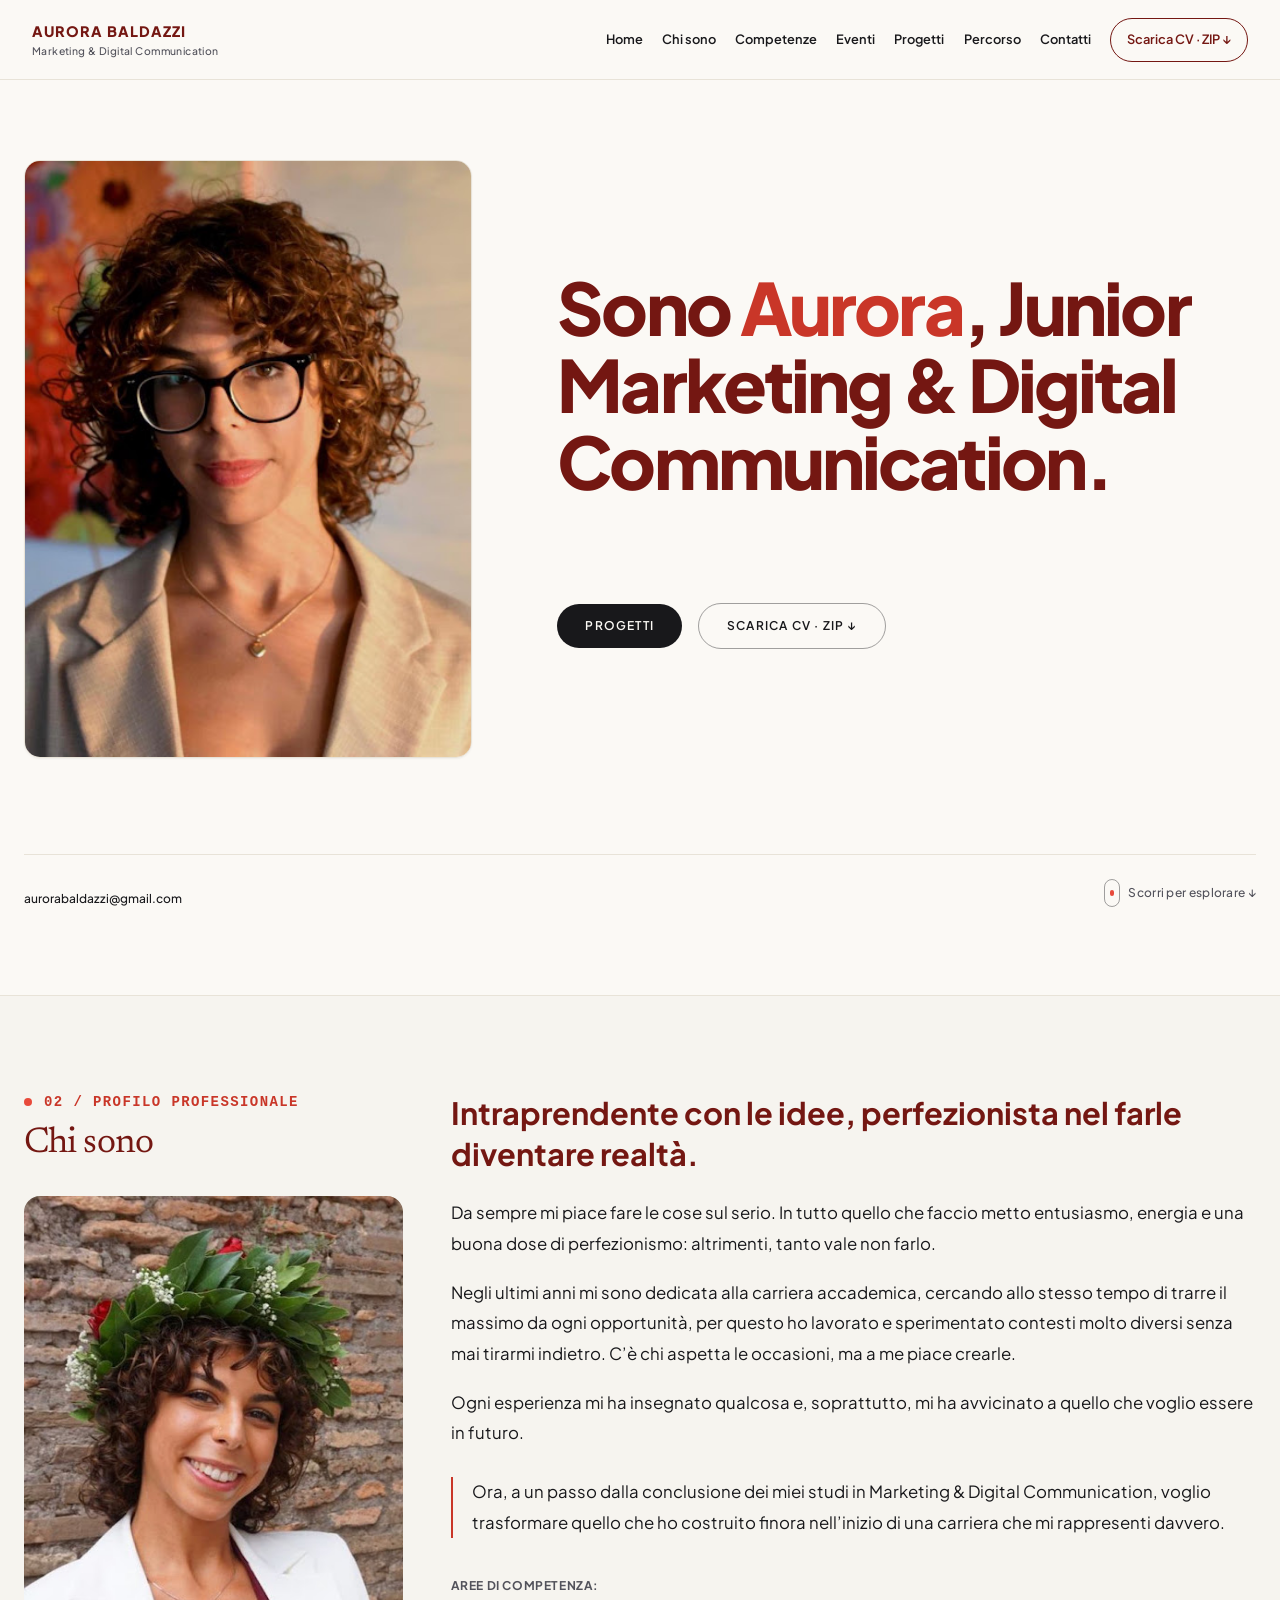
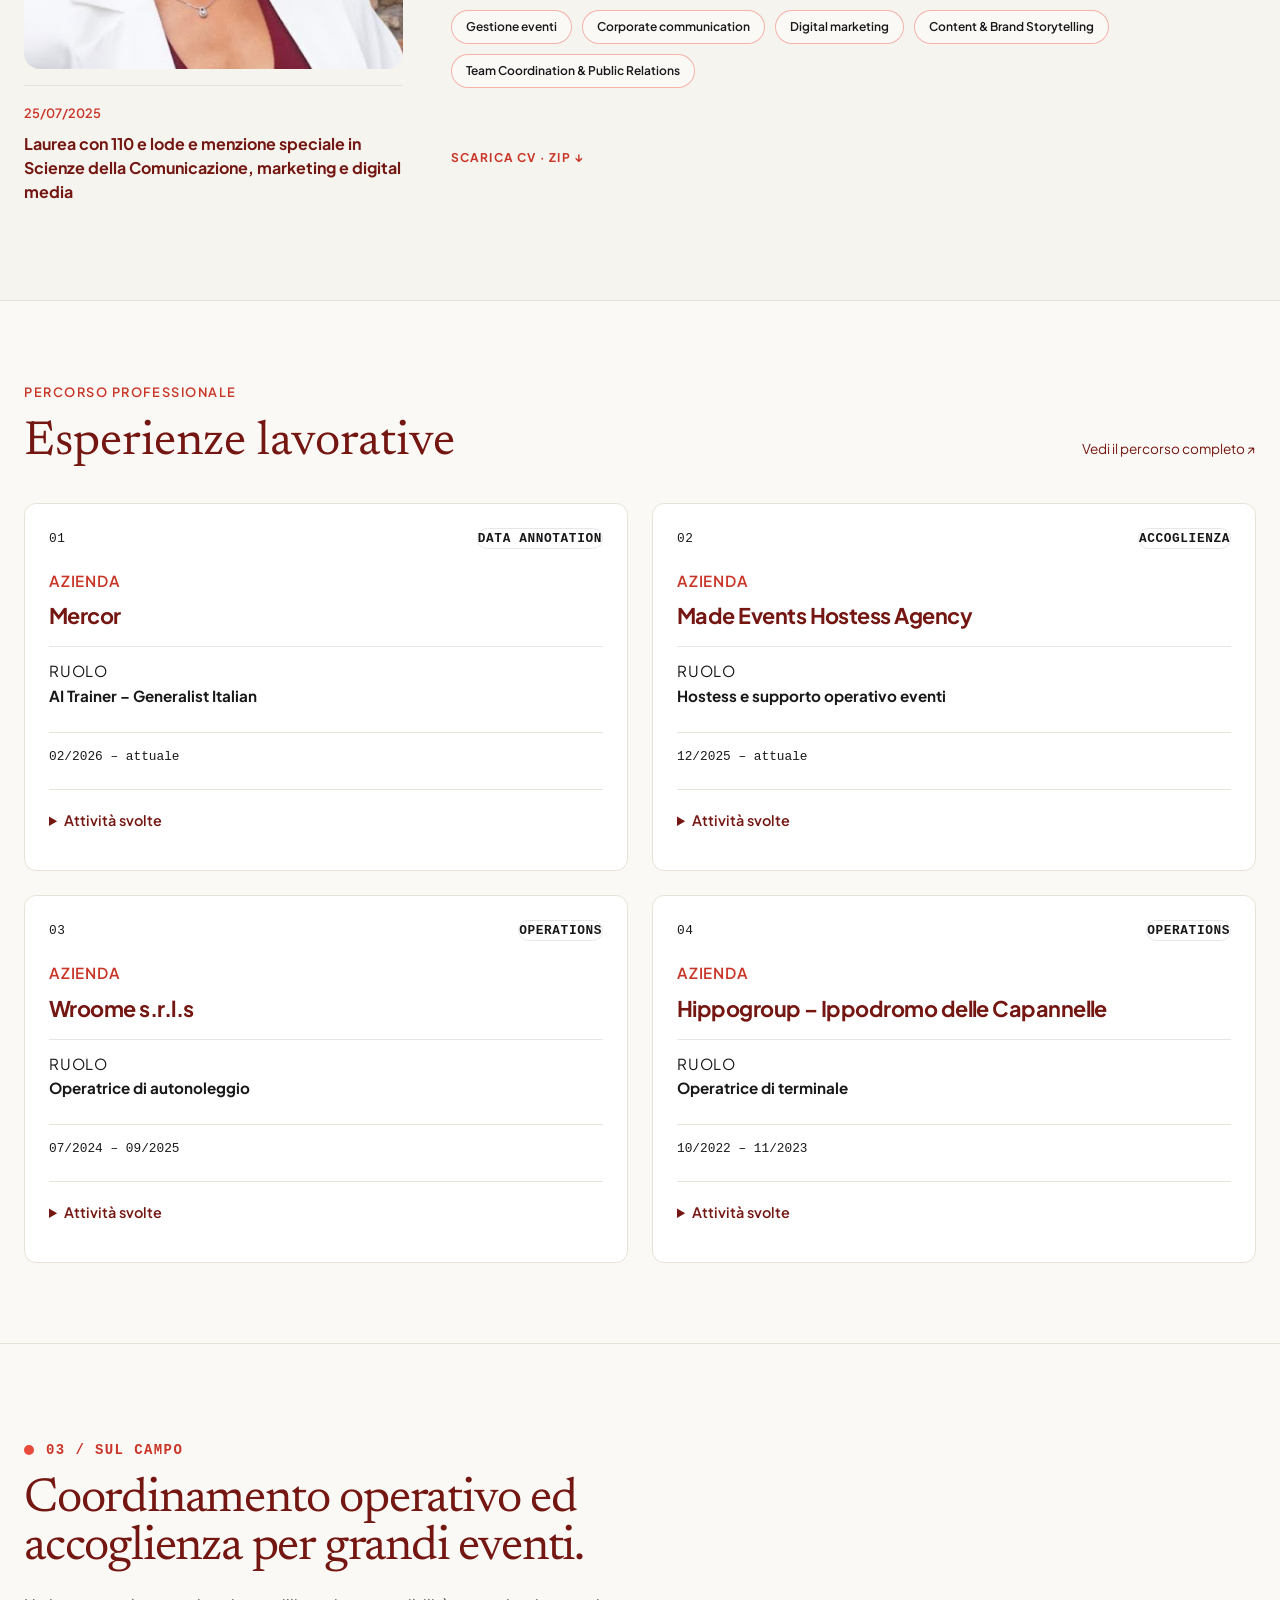
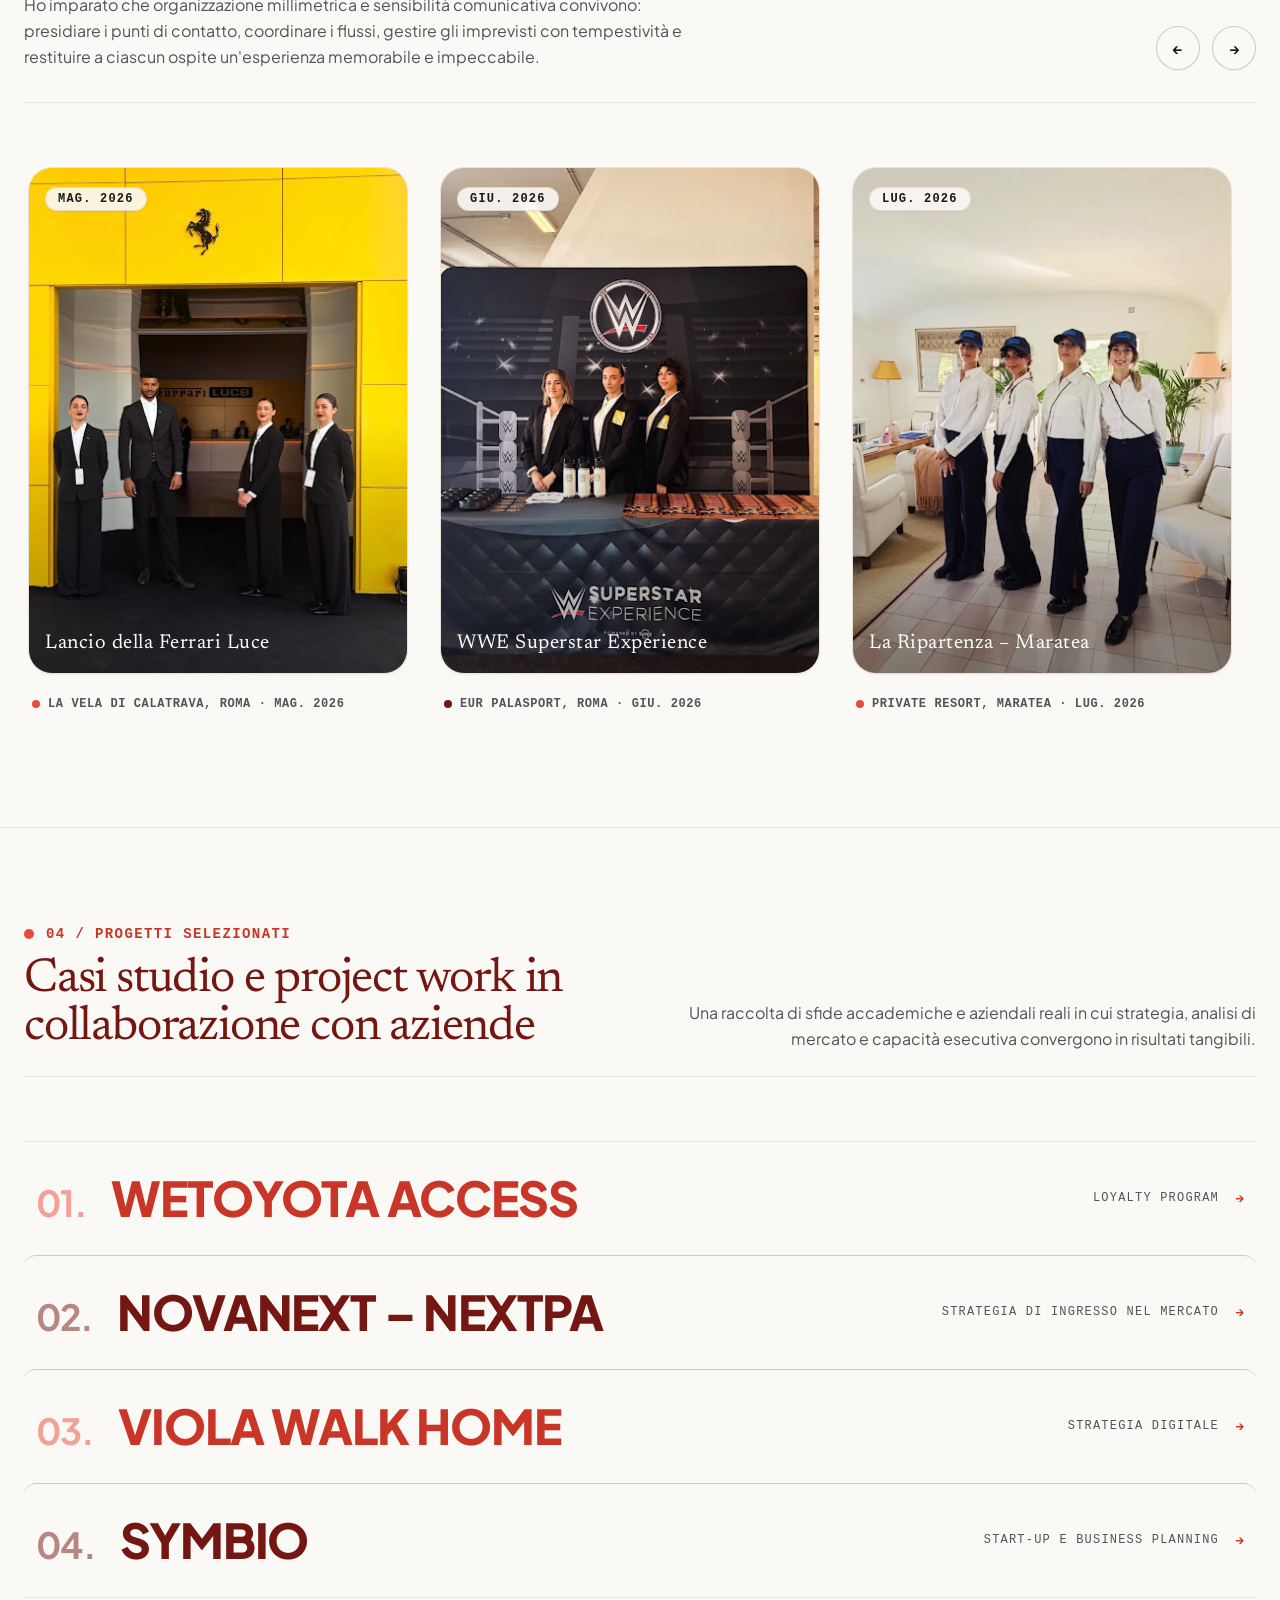
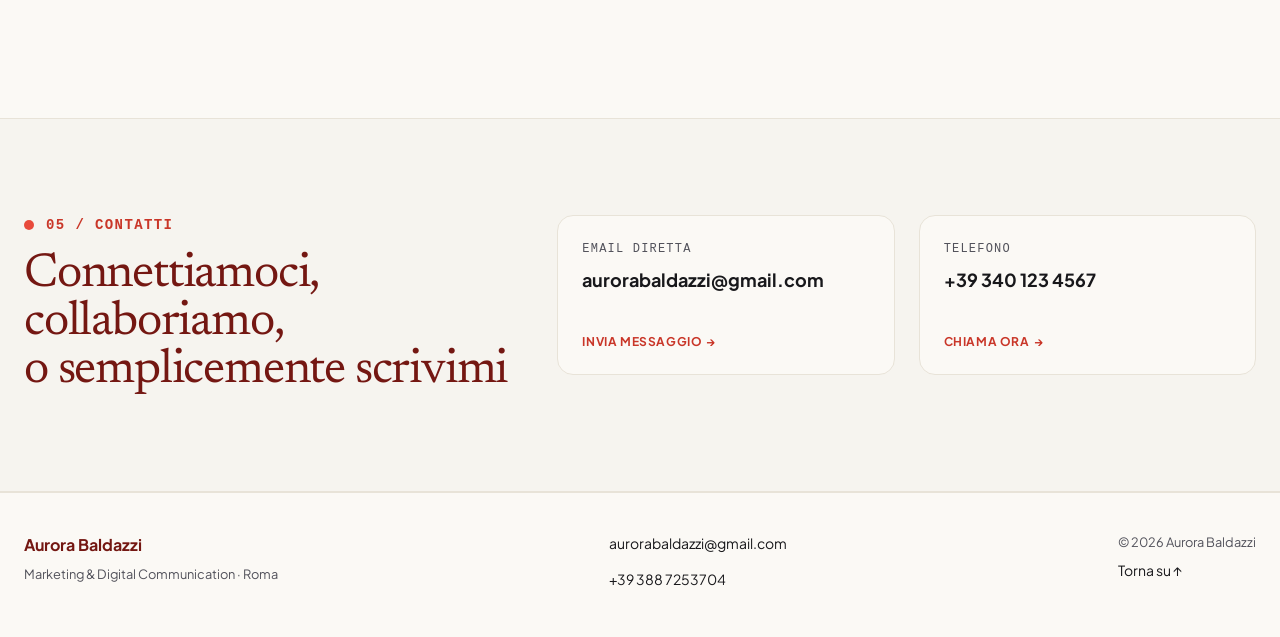
==== index.html @ 9e5ba5aa "Aggiorna portfolio alla versione 2.5" ====
<!DOCTYPE html>
<html class="scroll-smooth stitch-anim-fade-in" lang="it" style=""><head>
<meta charset="utf-8"/>
<meta content="width=device-width, initial-scale=1.0" name="viewport"/>
<title>Portfolio 2026 | Aurora Baldazzi</title>
<style data-purpose="typography-and-effects">
    body {
      background-color: #FBF9F5;
      color: #18181B;
      font-family: 'Plus Jakarta Sans', sans-serif;
      overflow-x: hidden;
    }
    
    .font-serif-editorial {
      font-family: 'Newsreader', serif;
      font-feature-settings: "liga" 1, "dlig" 1;
    }

    .hero-title {
      letter-spacing: -0.04em;
      line-height: 0.92;
    }

    .editorial-border {
      border-color: #E8E3D8;
    }

    /* Custom subtle scrollbar */
    ::-webkit-scrollbar {
      width: 6px;
    }
    ::-webkit-scrollbar-track {
      background: #FBF9F5;
    }
    ::-webkit-scrollbar-thumb {
      background: #D8D3C8;
      border-radius: 9999px;
    }
    ::-webkit-scrollbar-thumb:hover {
      background: #E84A3B;
    }
  </style>
<meta content="Portfolio di Aurora Baldazzi: marketing, comunicazione digitale, eventi e progetti accademici." name="description"/><link href="assets/fonts.css" rel="stylesheet"/><link href="assets/index.html.css" rel="stylesheet"/><link href="assets/refinements.css" rel="stylesheet"/></head>
<body class="bg-paper text-charcoal selection:bg-coral selection:text-white antialiased portfolio-page" id="top" style=""><a class="skip-link" href="#contenuto">Vai al contenuto</a>
<header class="site-nav"><a class="nav-brand" href="index.html#home">AURORA BALDAZZI<span>Marketing &amp; Digital Communication</span></a><nav aria-label="Navigazione principale" class="wide-nav"><a href="#home">Home</a><a href="#about">Chi sono</a><a href="#skills">Competenze</a><a href="#experience">Eventi</a><a href="#projects">Progetti</a><a href="#work-experience">Percorso</a><a href="#contact">Contatti</a></nav><a class="nav-cv" download="CV_AuroraBaldazzi_Settembre2026.zip" href="risorse/CV_AuroraBaldazzi_Settembre2026.zip" title="Scarica lo ZIP contenente il PDF">Scarica CV · ZIP ↓</a><details class="compact-nav"><summary>Menu</summary><nav aria-label="Navigazione mobile"><a href="#home">Home</a><a href="#about">Chi sono</a><a href="#skills">Competenze</a><a href="#experience">Eventi</a><a href="#projects">Progetti</a><a href="#work-experience">Percorso</a><a href="#contact">Contatti</a></nav></details></header>
<main id="contenuto" tabindex="-1">
<section class="min-h-screen pt-28 pb-16 flex flex-col justify-between border-b editorial-border relative" id="home">
<div class="max-w-7xl mx-auto px-6 w-full flex-grow flex flex-col justify-center">
<div class="w-full flex justify-end pb-4"></div><div class="grid grid-cols-1 lg:grid-cols-12 gap-8 lg:gap-12 items-center py-6 sm:py-8"><div class="lg:col-span-5 w-full flex justify-center lg:justify-start"><div class="relative w-full max-w-xs sm:max-w-sm lg:max-w-md aspect-[3/4] rounded-2xl bg-paper-tint/60 border editorial-border overflow-hidden flex-col items-center justify-center text-center group hover:border-coral transition-colors duration-300 shadow-sm mx-auto lg:mx-0"><img alt="Ritratto di Aurora Baldazzi" class="w-full h-full object-cover object-center group-hover:scale-[1.02] transition-transform duration-500" decoding="async" fetchpriority="high" loading="eager" src="assets/c6075bc52edbbc02.jpg" style="object-position:center;"/></div></div><div class="lg:col-span-7 flex flex-col justify-center space-y-6 sm:space-y-8 py-2 sm:py-4"><h1 class="hero-title text-4xl sm:text-5xl md:text-7xl font-black text-[#741712] font-sans leading-tight"><span style="color:#741712;">Sono </span><span style="color:#c93628;">Aurora</span><span style="color:#741712;">, Junior Marketing &amp; Digital Communication.</span></h1><div class="space-y-4 max-w-2xl"><div class="my-4 sm:my-6 space-y-2 font-sans"></div></div><div class="pt-2 sm:pt-4 flex flex-col sm:flex-row items-stretch sm:items-center gap-3 sm:gap-4 w-full sm:w-auto"><a class="w-full sm:w-auto min-h-[44px] justify-center px-7 py-3.5 bg-charcoal text-paper text-xs uppercase tracking-widest font-semibold rounded-full hover:bg-coral hover:shadow-lg hover:shadow-coral/30 transition-all duration-300 flex items-center gap-2" href="#projects">Progetti</a><a class="w-full sm:w-auto min-h-[44px] justify-center text-center px-7 py-3.5 border border-charcoal/40 text-charcoal text-xs uppercase tracking-widest font-semibold rounded-full hover:border-coral hover:text-coral transition-colors duration-200 flex items-center" download="CV_AuroraBaldazzi_Settembre2026.zip" href="risorse/CV_AuroraBaldazzi_Settembre2026.zip" title="Scarica lo ZIP contenente il PDF">Scarica CV · ZIP ↓</a></div></div></div>
</div>
<div class="max-w-7xl mx-auto px-6 w-full pt-16"><div class="flex flex-col sm:flex-row items-start sm:items-end justify-between py-6 border-t editorial-border text-xs text-charcoal gap-6"><div class="flex flex-col sm:flex-row gap-6 sm:gap-12"><div class="space-y-1"><a class="block font-medium text-charcoal hover:text-coral transition-colors" href="mailto:aurorabaldazzi@gmail.com">aurorabaldazzi@gmail.com</a></div><div class="space-y-1 text-charcoal-muted"></div></div><div class="flex items-center gap-2 text-charcoal-muted font-medium text-xs sm:ml-auto"><span class="inline-flex items-center justify-center w-4 h-7 rounded-full border border-charcoal/40"><span class="w-1 h-1.5 rounded-full bg-coral animate-bounce"></span></span><a class="hover:text-coral transition-colors tracking-wide" href="#about">Scorri per esplorare ↓</a></div></div></div>
</section>
<section class="py-24 border-b editorial-border bg-paper-tint/60 relative" id="about">
<div class="max-w-7xl mx-auto px-6">
<div class="grid grid-cols-1 lg:grid-cols-12 gap-12 items-start">
<div class="lg:col-span-4"><div class="relative"><div class="flex items-center gap-3 mb-3"><span class="w-2 h-2 rounded-full bg-coral inline-block"></span><span class="text-sm font-mono uppercase tracking-widest text-coral font-bold">02 / PROFILO PROFESSIONALE</span></div><h2 class="text-3xl sm:text-4xl font-serif-editorial text-[#741712] font-normal leading-tight tracking-tight">Chi sono</h2><figure class="latest-profile-photo"><img alt="Aurora Baldazzi" decoding="async" loading="lazy" src="assets/8d00b91ba19da72c.jpg" style="object-position:center;"/></figure><div class="latest-education"><p>25/07/2025</p><p>Laurea con 110 e lode e menzione speciale in Scienze della Comunicazione, marketing e digital media</p></div></div></div>
<div class="lg:col-span-8 space-y-6 sm:space-y-8"><div class="latest-bio"><h3>Intraprendente con le idee, perfezionista nel farle diventare realtà.</h3><p>Da sempre mi piace fare le cose sul serio. In tutto quello che faccio metto entusiasmo, energia e una buona dose di perfezionismo: altrimenti, tanto vale non farlo.</p><p>Negli ultimi anni mi sono dedicata alla carriera accademica, cercando allo stesso tempo di trarre il massimo da ogni opportunità, per questo ho lavorato e sperimentato contesti molto diversi senza mai tirarmi indietro. C’è chi aspetta le occasioni, ma a me piace crearle.</p><p>Ogni esperienza mi ha insegnato qualcosa e, soprattutto, mi ha avvicinato a quello che voglio essere in futuro.</p><p>Ora, a un passo dalla conclusione dei miei studi in Marketing &amp; Digital Communication, voglio trasformare quello che ho costruito finora nell’inizio di una carriera che mi rappresenti davvero.</p></div><div class="pt-2" id="skills"><p class="text-xs uppercase tracking-wider text-charcoal-muted font-bold mb-3 sm:mb-4">AREE DI COMPETENZA:</p><div class="flex flex-wrap gap-2 sm:gap-2.5"><span class="px-3.5 py-2 rounded-full text-xs font-semibold bg-paper border border-coral/40 text-charcoal hover:border-coral hover:bg-coral-soft transition-colors cursor-default">Gestione eventi</span><span class="px-3.5 py-2 rounded-full text-xs font-semibold bg-paper border border-coral/40 text-charcoal hover:border-coral hover:bg-coral-soft transition-colors cursor-default">Corporate communication</span><span class="px-3.5 py-2 rounded-full text-xs font-semibold bg-paper border border-coral/40 text-charcoal hover:border-coral hover:bg-coral-soft transition-colors cursor-default">Digital marketing</span><span class="px-3.5 py-2 rounded-full text-xs font-semibold bg-paper border border-coral/40 text-charcoal hover:border-coral hover:bg-coral-soft transition-colors cursor-default">Content &amp; Brand Storytelling</span><span class="px-3.5 py-2 rounded-full text-xs font-semibold bg-paper border border-coral/40 text-charcoal hover:border-coral hover:bg-coral-soft transition-colors cursor-default">Team Coordination &amp; Public Relations</span></div></div><div class="pt-3 sm:pt-4"><a class="inline-flex items-center gap-3 text-xs font-bold uppercase tracking-widest text-coral hover:text-charcoal transition-colors group min-h-[44px]" download="CV_AuroraBaldazzi_Settembre2026.zip" href="risorse/CV_AuroraBaldazzi_Settembre2026.zip" title="Scarica lo ZIP contenente il PDF">Scarica CV · ZIP ↓</a></div></div>
</div>
</div>
</section>
<section class="work-experience" id="work-experience"><div class="work-container"><div class="work-heading"><div><p>Percorso professionale</p><h2>Esperienze lavorative</h2></div><a href="percorso.html">Vedi il percorso completo ↗</a></div><div class="work-grid"><article class="experience-card"><div class="experience-front">
<div class="space-y-4">
<div class="flex items-center justify-between text-[11px] font-mono text-[#78716c] uppercase tracking-wider">
<span class="">01</span>
<span class="px-2.5 py-0.5 bg-stone-100 border border-[#e7dfd5] rounded-full text-[10px] text-[#7a1e1e] font-semibold">Data Annotation</span>
</div>
<div class="pt-1">
<p class="text-xs font-mono uppercase text-[#e84a3b] font-semibold tracking-wider">Azienda</p>
<h3 class="text-2xl font-bold text-[#7a1e1e] mt-1 tracking-tight">Mercor</h3>
</div>
<div class="pt-3 border-t border-[#e7dfd5]/60">
<p class="text-xs font-mono uppercase text-[#78716c] tracking-wider">Ruolo</p>
<p class="text-base font-bold text-stone-800 leading-snug mt-0.5">AI Trainer – Generalist Italian</p>
</div>
</div>
<div class="pt-4 border-t border-[#e7dfd5]/60 flex items-center justify-between text-xs font-mono">
<span class="text-[#78716c]">02/2026 – attuale</span>
</div>
</div><details><summary>Attività svolte</summary><p>Valutazione qualitativa di contenuti generati dall’IA, data annotation e controllo della qualità linguistica.</p></details></article><article class="experience-card"><div class="experience-front"><div class="space-y-4"><div class="flex items-center justify-between text-[11px] font-mono text-[#78716c] uppercase tracking-wider"><span class="">02</span><span class="px-2.5 py-0.5 bg-stone-100 border border-[#e7dfd5] rounded-full text-[10px] text-[#7a1e1e] font-semibold">Accoglienza</span></div><div class="pt-1"><p class="text-xs font-mono uppercase text-[#e84a3b] font-semibold tracking-wider">Azienda</p><h3 class="text-xl font-bold text-[#7a1e1e] mt-1 leading-snug tracking-tight">Made Events Hostess Agency</h3></div><div class="pt-3 border-t border-[#e7dfd5]/60"><p class="text-xs font-mono uppercase text-[#78716c] tracking-wider">Ruolo</p><p class="text-base font-bold text-stone-800 leading-snug mt-0.5">Hostess e supporto operativo eventi</p></div></div><div class="pt-4 border-t border-[#e7dfd5]/60 flex items-center justify-between text-xs font-mono"><span class="text-[#78716c]">12/2025 – attuale</span></div></div><details><summary>Attività svolte</summary><p>Accoglienza e gestione del pubblico, supporto organizzativo e operativo durante eventi, fiere, convegni e attività promozionali.</p></details></article><article class="experience-card"><div class="experience-front">
<div class="space-y-4">
<div class="flex items-center justify-between text-[11px] font-mono text-[#78716c] uppercase tracking-wider">
<span class="">03</span>
<span class="px-2.5 py-0.5 bg-stone-100 border border-[#e7dfd5] rounded-full text-[10px] text-stone-700 font-semibold">Operations</span>
</div>
<div class="pt-1">
<p class="text-xs font-mono uppercase text-[#e84a3b] font-semibold tracking-wider">Azienda</p>
<h3 class="text-2xl font-bold text-[#7a1e1e] mt-1 tracking-tight">Wroome s.r.l.s</h3>
</div>
<div class="pt-3 border-t border-[#e7dfd5]/60">
<p class="text-xs font-mono uppercase text-[#78716c] tracking-wider">Ruolo</p>
<p class="text-base font-bold text-stone-800 leading-snug mt-0.5">Operatrice di autonoleggio</p>
</div>
</div>
<div class="pt-4 border-t border-[#e7dfd5]/60 flex items-center justify-between text-xs font-mono">
<span class="text-[#78716c]">07/2024 – 09/2025</span>
</div>
</div><details><summary>Attività svolte</summary><p>Gestione del processo di noleggio, dall’accoglienza e gestione delle pratiche alla vendita di servizi aggiuntivi, assistenza e customer care.</p></details></article><article class="experience-card"><div class="experience-front">
<div class="space-y-4">
<div class="flex items-center justify-between text-[11px] font-mono text-[#78716c] uppercase tracking-wider">
<span class="">04</span>
<span class="px-2.5 py-0.5 bg-stone-100 border border-[#e7dfd5] rounded-full text-[10px] text-stone-700 font-semibold">OPERATIONS</span>
</div>
<div class="pt-1">
<p class="text-xs font-mono uppercase text-[#e84a3b] font-semibold tracking-wider">Azienda</p>
<h3 class="text-lg font-bold text-[#7a1e1e] mt-1 leading-snug tracking-tight">Hippogroup – Ippodromo delle Capannelle</h3>
</div>
<div class="pt-3 border-t border-[#e7dfd5]/60">
<p class="text-xs font-mono uppercase text-[#78716c] tracking-wider">Ruolo</p>
<p class="text-base font-bold text-stone-800 leading-snug mt-0.5">Operatrice di terminale</p>
</div>
</div>
<div class="pt-4 border-t border-[#e7dfd5]/60 flex items-center justify-between text-xs font-mono">
<span class="text-[#78716c]">10/2022 – 11/2023</span>
</div>
</div><details><summary>Attività svolte</summary><p>Gestione di transazioni e operazioni di cassa, accoglienza e supporto al pubblico in un contesto ad alta affluenza.</p></details></article></div></div></section><section class="py-24 border-b editorial-border bg-paper relative overflow-hidden" id="experience"><div class="max-w-7xl mx-auto px-6 relative"><div class="mb-14 pb-8 border-b editorial-border"><div class="flex flex-col lg:flex-row lg:items-end justify-between gap-8"><div class="space-y-4 max-w-2xl"><div class="flex items-center gap-3"><span class="w-2.5 h-2.5 rounded-full bg-coral inline-block"></span><span class="text-sm font-mono uppercase tracking-widest text-coral font-bold">03 / SUL CAMPO</span></div><h2 class="text-3xl sm:text-4xl md:text-5xl font-serif-editorial text-[#741712] font-normal leading-tight tracking-tight">Coordinamento operativo ed accoglienza per grandi eventi.</h2><p class="text-base text-charcoal-muted leading-relaxed pt-1">Ho imparato che organizzazione millimetrica e sensibilità comunicativa convivono: presidiare i punti di contatto, coordinare i flussi, gestire gli imprevisti con tempestività e restituire a ciascun ospite un'esperienza memorabile e impeccabile.</p></div><div class="flex flex-col sm:flex-row lg:flex-col items-start lg:items-end justify-between gap-6 shrink-0"><div class="flex items-center gap-3 pt-2"><button aria-label="Scorri indietro" class="group flex items-center justify-center w-11 h-11 rounded-full border border-charcoal/20 bg-paper text-charcoal hover:border-[#741712] hover:bg-[#741712] hover:text-white transition-all duration-300 shadow-sm active:scale-95" data-carousel-dir="-1" type="button"><span class="group-hover:-translate-x-0.5 transition-transform duration-200 text-sm font-bold">←</span></button><button aria-label="Scorri avanti" class="group flex items-center justify-center w-11 h-11 rounded-full border border-charcoal/20 bg-paper text-charcoal hover:border-[#741712] hover:bg-[#741712] hover:text-white transition-all duration-300 shadow-sm active:scale-95" data-carousel-dir="1" type="button"><span class="group-hover:translate-x-0.5 transition-transform duration-200 text-sm font-bold">→</span></button></div></div></div></div><div aria-label="Esperienze negli eventi" class="flex overflow-x-auto gap-6 sm:gap-8 pb-8 pt-2 scroll-smooth select-none [-ms-overflow-style:none] [scrollbar-width:none] [&amp;::-webkit-scrollbar]:hidden px-1" id="experience-carousel" role="region" tabindex="0"><article class="flex-none w-[290px] sm:w-[340px] md:w-[380px] group flex flex-col"><div class="relative aspect-[3/4] rounded-3xl bg-paper-tint border editorial-border overflow-hidden mb-5 shadow-sm group-hover:shadow-lg group-hover:border-coral transition-all duration-500"><img alt="Lancio della Ferrari Luce" class="w-full h-full object-cover object-center group-hover:scale-105 transition-transform duration-700 ease-in-out" decoding="async" loading="lazy" src="assets/dc30059f8cb72c43.jpg" style="object-position:center;"/><div class="absolute inset-0 bg-gradient-to-t from-black/60 via-transparent to-transparent opacity-60 group-hover:opacity-40 transition-opacity duration-300"></div><div class="absolute top-4 left-4"><span class="px-3 py-1 rounded-full bg-paper/90 backdrop-blur-md text-[10px] font-mono uppercase tracking-widest text-charcoal font-semibold border border-charcoal/10 shadow-sm">Mag. 2026</span></div><div class="absolute bottom-4 left-4 right-4 text-white"><h3 class="text-xl font-bold font-serif-editorial text-white tracking-wide">Lancio della Ferrari Luce</h3></div></div><div class="space-y-2 px-1"><div class="flex items-center gap-2"><span class="w-2 h-2 rounded-full bg-coral inline-block"></span><p class="text-[11px] font-mono font-semibold uppercase tracking-wider text-charcoal-muted">La Vela di Calatrava, Roma · Mag. 2026</p></div></div></article><article class="flex-none w-[290px] sm:w-[340px] md:w-[380px] group flex flex-col"><div class="relative aspect-[3/4] rounded-3xl bg-paper-tint border editorial-border overflow-hidden mb-5 shadow-sm group-hover:shadow-lg group-hover:border-[#741712] transition-all duration-500"><img alt="WWE Superstar Experience" class="w-full h-full object-cover object-top group-hover:scale-105 transition-transform duration-700 ease-in-out" decoding="async" loading="lazy" src="assets/0e32f26b7cd6b002.jpg" style="object-position:center;"/><div class="absolute inset-0 bg-gradient-to-t from-black/60 via-transparent to-transparent opacity-60 group-hover:opacity-40 transition-opacity duration-300"></div><div class="absolute top-4 left-4"><span class="px-3 py-1 rounded-full bg-paper/90 backdrop-blur-md text-[10px] font-mono uppercase tracking-widest text-charcoal font-semibold border border-charcoal/10 shadow-sm">Giu. 2026</span></div><div class="absolute bottom-4 left-4 right-4 text-white"><h3 class="text-xl font-bold font-serif-editorial text-white tracking-wide">WWE Superstar Experience</h3></div></div><div class="space-y-2 px-1"><div class="flex items-center gap-2"><span class="w-2 h-2 rounded-full bg-[#741712] inline-block"></span><p class="text-[11px] font-mono font-semibold uppercase tracking-wider text-charcoal-muted">EUR Palasport, Roma · Giu. 2026</p></div></div></article><article class="flex-none w-[290px] sm:w-[340px] md:w-[380px] group flex flex-col"><div class="relative aspect-[3/4] rounded-3xl bg-paper-tint border editorial-border overflow-hidden mb-5 shadow-sm group-hover:shadow-lg group-hover:border-coral transition-all duration-500"><img alt="La Ripartenza - Maratea" class="w-full h-full object-cover object-center group-hover:scale-105 transition-transform duration-700 ease-in-out" decoding="async" loading="lazy" src="assets/4b8f24c6827390c1.jpg" style="object-position:center;"/><div class="absolute inset-0 bg-gradient-to-t from-black/60 via-transparent to-transparent opacity-60 group-hover:opacity-40 transition-opacity duration-300"></div><div class="absolute top-4 left-4"><span class="px-3 py-1 rounded-full bg-paper/90 backdrop-blur-md text-[10px] font-mono uppercase tracking-widest text-charcoal font-semibold border border-charcoal/10 shadow-sm">Lug. 2026</span></div><div class="absolute bottom-4 left-4 right-4 text-white"><h3 class="text-xl font-bold font-serif-editorial text-white tracking-wide">La Ripartenza – Maratea</h3></div></div><div class="space-y-2 px-1"><div class="flex items-center gap-2"><span class="w-2 h-2 rounded-full bg-coral inline-block"></span><p class="text-[11px] font-mono font-semibold uppercase tracking-wider text-charcoal-muted">Private Resort, Maratea · Lug. 2026</p></div></div></article><article class="flex-none w-[290px] sm:w-[340px] md:w-[380px] group flex flex-col"><div class="relative aspect-[3/4] rounded-3xl bg-paper-tint border editorial-border overflow-hidden mb-5 shadow-sm group-hover:shadow-lg group-hover:border-[#741712] transition-all duration-500"><img alt="EGPA Conference Rome" class="w-full h-full object-cover group-hover:scale-105 transition-transform duration-700 ease-in-out" decoding="async" loading="lazy" src="assets/60ea7e71e2ed53ad.jpg" style="object-position:center;"/><div class="absolute inset-0 bg-gradient-to-t from-black/60 via-transparent to-transparent opacity-60 group-hover:opacity-40 transition-opacity duration-300"></div><div class="absolute top-4 left-4"><span class="px-3 py-1 rounded-full bg-paper/90 backdrop-blur-md text-[10px] font-mono uppercase tracking-widest text-charcoal font-semibold border border-charcoal/10 shadow-sm">Ago. 2026</span></div><div class="absolute bottom-4 left-4 right-4 text-white"><h3 class="text-xl font-bold font-serif-editorial text-white tracking-wide">EGPA Conference</h3></div></div><div class="space-y-2 px-1"><div class="flex items-center gap-2"><span class="w-2 h-2 rounded-full bg-[#741712] inline-block"></span><p class="text-[11px] font-mono font-semibold uppercase tracking-wider text-charcoal-muted">La Sapienza, Roma · Ago. 2026</p></div></div></article></div></div></section><section class="py-24 border-b editorial-border" id="projects">
<div class="max-w-7xl mx-auto px-6 relative">
<div class="flex flex-col md:flex-row md:items-end justify-between mb-16 pb-6 border-b editorial-border gap-4"><div class="space-y-3"><div class="flex items-center gap-3"><span class="w-2.5 h-2.5 rounded-full bg-coral inline-block"></span><span class="text-sm font-mono uppercase tracking-widest text-coral font-bold">04 / PROGETTI SELEZIONATI</span></div><h2 class="text-3xl sm:text-4xl md:text-5xl font-serif-editorial text-[#741712] font-normal leading-tight tracking-tight">Casi studio e project work in collaborazione con aziende</h2></div><p class="text-base text-charcoal-muted max-w-xl leading-relaxed md:text-right">Una raccolta di sfide accademiche e aziendali reali in cui strategia, analisi di mercato e capacità esecutiva convergono in risultati tangibili.</p></div>
<div class="flex flex-col divide-y divide-charcoal/20 border-y editorial-border my-6"><a class="open-modal-btn group py-5 sm:py-8 flex flex-col md:flex-row md:items-baseline justify-between gap-2 sm:gap-4 cursor-pointer hover:bg-paper-tint/50 transition-colors px-3 rounded-xl" data-project="toyota" href="wetoyota-access.html"><div class="flex items-baseline gap-3 sm:gap-6 flex-1 flex-wrap sm:flex-nowrap"><span class="font-sans font-bold text-xl sm:text-3xl md:text-4xl text-[#e84a3b]/50 tracking-tight select-none group-hover:text-coral transition-colors">01.</span><h3 class="text-2xl sm:text-4xl md:text-5xl font-sans font-black tracking-tight text-[#e84a3b] uppercase leading-none break-words group-hover:underline">WETOYOTA ACCESS</h3></div><div class="flex items-center gap-4 md:self-center pl-8 sm:pl-10 md:pl-0 pt-1 md:pt-0"><span class="text-[11px] sm:text-xs font-mono uppercase tracking-widest text-charcoal-muted inline-block">LOYALTY PROGRAM</span><span class="text-xs font-bold text-coral group-hover:translate-x-1 transition-transform">→</span></div></a><a class="open-modal-btn group py-5 sm:py-8 flex flex-col md:flex-row md:items-baseline justify-between gap-2 sm:gap-4 cursor-pointer hover:bg-paper-tint/50 transition-colors px-3 rounded-xl" data-project="novanext" href="novanext-nextpa.html"><div class="flex items-baseline gap-3 sm:gap-6 flex-1 flex-wrap sm:flex-nowrap"><span class="font-sans font-bold text-xl sm:text-3xl md:text-4xl text-[#741712]/50 tracking-tight select-none group-hover:text-coral transition-colors">02.</span><h3 class="text-2xl sm:text-4xl md:text-5xl font-sans font-black tracking-tight text-[#741712] uppercase leading-none break-words group-hover:underline">NOVANEXT – NEXTPA</h3></div><div class="flex items-center gap-4 md:self-center pl-8 sm:pl-10 md:pl-0 pt-1 md:pt-0"><span class="text-[11px] sm:text-xs font-mono uppercase tracking-widest text-charcoal-muted inline-block">STRATEGIA DI INGRESSO NEL MERCATO</span><span class="text-xs font-bold text-coral group-hover:translate-x-1 transition-transform">→</span></div></a><a class="open-modal-btn group py-5 sm:py-8 flex flex-col md:flex-row md:items-baseline justify-between gap-2 sm:gap-4 cursor-pointer hover:bg-paper-tint/50 transition-colors px-3 rounded-xl" data-project="viola" href="viola-walk-home.html"><div class="flex items-baseline gap-3 sm:gap-6 flex-1 flex-wrap sm:flex-nowrap"><span class="font-sans font-bold text-xl sm:text-3xl md:text-4xl text-[#e84a3b]/50 tracking-tight select-none group-hover:text-coral transition-colors">03.</span><h3 class="text-2xl sm:text-4xl md:text-5xl font-sans font-black tracking-tight text-[#e84a3b] uppercase leading-none break-words group-hover:underline">VIOLA WALK HOME</h3></div><div class="flex items-center gap-4 md:self-center pl-8 sm:pl-10 md:pl-0 pt-1 md:pt-0"><span class="text-[11px] sm:text-xs font-mono uppercase tracking-widest text-charcoal-muted inline-block">STRATEGIA DIGITALE</span><span class="text-xs font-bold text-coral group-hover:translate-x-1 transition-transform">→</span></div></a><a class="open-modal-btn group py-5 sm:py-8 flex flex-col md:flex-row md:items-baseline justify-between gap-2 sm:gap-4 cursor-pointer hover:bg-paper-tint/50 transition-colors px-3 rounded-xl" data-project="symbio" href="symbio.html"><div class="flex items-baseline gap-3 sm:gap-6 flex-1 flex-wrap sm:flex-nowrap"><span class="font-sans font-bold text-xl sm:text-3xl md:text-4xl text-[#741712]/50 tracking-tight select-none group-hover:text-coral transition-colors">04.</span><h3 class="text-2xl sm:text-4xl md:text-5xl font-sans font-black tracking-tight text-[#741712] uppercase leading-none break-words group-hover:underline">SYMBIO</h3></div><div class="flex items-center gap-4 md:self-center pl-8 sm:pl-10 md:pl-0 pt-1 md:pt-0"><span class="text-[11px] sm:text-xs font-mono uppercase tracking-widest text-charcoal-muted inline-block">START-UP E BUSINESS PLANNING</span><span class="text-xs font-bold text-coral group-hover:translate-x-1 transition-transform">→</span></div></a></div>
</div>
</section>
<section class="py-24 border-b editorial-border bg-paper-tint/60 relative" id="contact"><div class="max-w-7xl mx-auto px-6"><div class="grid grid-cols-1 lg:grid-cols-12 gap-12 items-start"><div class="lg:col-span-5 space-y-4"><div class="space-y-4"><div class="flex items-center gap-3"><span class="w-2.5 h-2.5 rounded-full bg-coral inline-block"></span><span class="text-sm font-mono uppercase tracking-widest text-coral font-bold">05 / CONTATTI</span></div><h2 class="text-3xl sm:text-4xl md:text-5xl font-serif-editorial text-[#741712] font-normal leading-tight tracking-tight">Connettiamoci, collaboriamo,<br/>o semplicemente scrivimi</h2></div></div><div class="lg:col-span-7 grid grid-cols-1 sm:grid-cols-2 gap-6"><a class="group p-6 rounded-2xl bg-paper border editorial-border hover:border-coral hover:shadow-lg hover:shadow-coral/10 transition-all duration-300 flex flex-col justify-between min-h-[160px]" href="mailto:aurorabaldazzi@gmail.com"><div><span class="text-[11px] font-mono uppercase tracking-widest text-charcoal-muted block mb-2">Email Diretta</span><span class="text-base sm:text-lg font-bold text-charcoal group-hover:text-coral transition-colors break-all">aurorabaldazzi@gmail.com</span></div><span class="text-xs font-bold uppercase tracking-wider text-coral flex items-center gap-1 mt-4">Invia messaggio <span class="group-hover:translate-x-1 transition-transform">→</span></span></a><a class="group p-6 rounded-2xl bg-paper border editorial-border hover:border-coral hover:shadow-lg hover:shadow-coral/10 transition-all duration-300 flex flex-col justify-between min-h-[160px]" href="tel:+393887253704"><div><span class="text-[11px] font-mono uppercase tracking-widest text-charcoal-muted block mb-2">Telefono</span><span class="text-base sm:text-lg font-bold text-charcoal group-hover:text-coral transition-colors">+39 340 123 4567</span></div><span class="text-xs font-bold uppercase tracking-wider text-coral flex items-center gap-1 mt-4">Chiama ora <span class="group-hover:translate-x-1 transition-transform">→</span></span></a></div></div></div></section></main>
<footer class="shared-footer" id="contatti"><div><strong>Aurora Baldazzi</strong><p>Marketing &amp; Digital Communication · Roma</p></div><div><a href="mailto:aurorabaldazzi@gmail.com">aurorabaldazzi@gmail.com</a><a href="tel:+393887253704">+39 388 7253704</a></div><div><span>© 2026 Aurora Baldazzi</span><a href="#top">Torna su ↑</a></div></footer><script defer="True" src="assets/site.js"></script><dialog aria-labelledby="dialog-title" id="project-dialog"><form method="dialog"><button aria-label="Chiudi scheda progetto" class="dialog-close">Chiudi ×</button></form><div id="dialog-content"></div></dialog></body></html>
---- assets/fonts.css ----
@font-face {
  font-family: 'Anton';
  font-style: normal;
  font-weight: 400;
  font-display: swap;
  src: url(font-9a0b87665ccc.ttf) format('truetype');
}
@font-face {
  font-family: 'Material Symbols Outlined';
  font-style: normal;
  font-weight: 400;
  font-display: swap;
  src: url(font-e233d9198003.ttf) format('truetype');
}
@font-face {
  font-family: 'Newsreader';
  font-style: italic;
  font-weight: 400;
  font-display: swap;
  src: url(font-289d2aa8e0ed.ttf) format('truetype');
}
@font-face {
  font-family: 'Newsreader';
  font-style: normal;
  font-weight: 400;
  font-display: swap;
  src: url(font-d6c65600eb01.ttf) format('truetype');
}
@font-face {
  font-family: 'Playfair Display';
  font-style: normal;
  font-weight: 400;
  font-display: swap;
  src: url(font-5ae86d38cfa3.ttf) format('truetype');
}
@font-face {
  font-family: 'Playfair Display';
  font-style: normal;
  font-weight: 700;
  font-display: swap;
  src: url(font-8a70c7995340.ttf) format('truetype');
}
@font-face {
  font-family: 'Plus Jakarta Sans';
  font-style: italic;
  font-weight: 400;
  font-display: swap;
  src: url(font-669c621a71ff.ttf) format('truetype');
}
@font-face {
  font-family: 'Plus Jakarta Sans';
  font-style: italic;
  font-weight: 700;
  font-display: swap;
  src: url(font-6406bad93f1d.ttf) format('truetype');
}
@font-face {
  font-family: 'Plus Jakarta Sans';
  font-style: normal;
  font-weight: 300;
  font-display: swap;
  src: url(font-4439f89a418f.ttf) format('truetype');
}
@font-face {
  font-family: 'Plus Jakarta Sans';
  font-style: normal;
  font-weight: 400;
  font-display: swap;
  src: url(font-43adbc7c773e.ttf) format('truetype');
}
@font-face {
  font-family: 'Plus Jakarta Sans';
  font-style: normal;
  font-weight: 500;
  font-display: swap;
  src: url(font-f2374e6da2f0.ttf) format('truetype');
}
@font-face {
  font-family: 'Plus Jakarta Sans';
  font-style: normal;
  font-weight: 600;
  font-display: swap;
  src: url(font-0ee86126fb55.ttf) format('truetype');
}
@font-face {
  font-family: 'Plus Jakarta Sans';
  font-style: normal;
  font-weight: 700;
  font-display: swap;
  src: url(font-cbf4f5937e04.ttf) format('truetype');
}
@font-face {
  font-family: 'Plus Jakarta Sans';
  font-style: normal;
  font-weight: 800;
  font-display: swap;
  src: url(font-9c0e6cce7702.ttf) format('truetype');
}

.material-symbols-outlined {
  font-family: 'Material Symbols Outlined';
  font-weight: normal;
  font-style: normal;
  font-size: 24px;
  line-height: 1;
  letter-spacing: normal;
  text-transform: none;
  display: inline-block;
  white-space: nowrap;
  word-wrap: normal;
  direction: ltr;
}
---- assets/index.html.css ----
*,:after,:before{--tw-border-spacing-x:0;--tw-border-spacing-y:0;--tw-translate-x:0;--tw-translate-y:0;--tw-rotate:0;--tw-skew-x:0;--tw-skew-y:0;--tw-scale-x:1;--tw-scale-y:1;--tw-pan-x: ;--tw-pan-y: ;--tw-pinch-zoom: ;--tw-scroll-snap-strictness:proximity;--tw-gradient-from-position: ;--tw-gradient-via-position: ;--tw-gradient-to-position: ;--tw-ordinal: ;--tw-slashed-zero: ;--tw-numeric-figure: ;--tw-numeric-spacing: ;--tw-numeric-fraction: ;--tw-ring-inset: ;--tw-ring-offset-width:0px;--tw-ring-offset-color:#fff;--tw-ring-color:rgba(59,130,246,.5);--tw-ring-offset-shadow:0 0 #0000;--tw-ring-shadow:0 0 #0000;--tw-shadow:0 0 #0000;--tw-shadow-colored:0 0 #0000;--tw-blur: ;--tw-brightness: ;--tw-contrast: ;--tw-grayscale: ;--tw-hue-rotate: ;--tw-invert: ;--tw-saturate: ;--tw-sepia: ;--tw-drop-shadow: ;--tw-backdrop-blur: ;--tw-backdrop-brightness: ;--tw-backdrop-contrast: ;--tw-backdrop-grayscale: ;--tw-backdrop-hue-rotate: ;--tw-backdrop-invert: ;--tw-backdrop-opacity: ;--tw-backdrop-saturate: ;--tw-backdrop-sepia: ;--tw-contain-size: ;--tw-contain-layout: ;--tw-contain-paint: ;--tw-contain-style: }::backdrop{--tw-border-spacing-x:0;--tw-border-spacing-y:0;--tw-translate-x:0;--tw-translate-y:0;--tw-rotate:0;--tw-skew-x:0;--tw-skew-y:0;--tw-scale-x:1;--tw-scale-y:1;--tw-pan-x: ;--tw-pan-y: ;--tw-pinch-zoom: ;--tw-scroll-snap-strictness:proximity;--tw-gradient-from-position: ;--tw-gradient-via-position: ;--tw-gradient-to-position: ;--tw-ordinal: ;--tw-slashed-zero: ;--tw-numeric-figure: ;--tw-numeric-spacing: ;--tw-numeric-fraction: ;--tw-ring-inset: ;--tw-ring-offset-width:0px;--tw-ring-offset-color:#fff;--tw-ring-color:rgba(59,130,246,.5);--tw-ring-offset-shadow:0 0 #0000;--tw-ring-shadow:0 0 #0000;--tw-shadow:0 0 #0000;--tw-shadow-colored:0 0 #0000;--tw-blur: ;--tw-brightness: ;--tw-contrast: ;--tw-grayscale: ;--tw-hue-rotate: ;--tw-invert: ;--tw-saturate: ;--tw-sepia: ;--tw-drop-shadow: ;--tw-backdrop-blur: ;--tw-backdrop-brightness: ;--tw-backdrop-contrast: ;--tw-backdrop-grayscale: ;--tw-backdrop-hue-rotate: ;--tw-backdrop-invert: ;--tw-backdrop-opacity: ;--tw-backdrop-saturate: ;--tw-backdrop-sepia: ;--tw-contain-size: ;--tw-contain-layout: ;--tw-contain-paint: ;--tw-contain-style: }/*! tailwindcss v3.4.17 | MIT License | https://tailwindcss.com*/*,:after,:before{box-sizing:border-box;border:0 solid #e5e7eb}:after,:before{--tw-content:""}:host,html{line-height:1.5;-webkit-text-size-adjust:100%;-moz-tab-size:4;-o-tab-size:4;tab-size:4;font-family:Plus Jakarta Sans,sans-serif;font-feature-settings:normal;font-variation-settings:normal;-webkit-tap-highlight-color:transparent}body{margin:0;line-height:inherit}hr{height:0;color:inherit;border-top-width:1px}abbr:where([title]){-webkit-text-decoration:underline dotted;text-decoration:underline dotted}h1,h2,h3,h4,h5,h6{font-size:inherit;font-weight:inherit}a{color:inherit;text-decoration:inherit}b,strong{font-weight:bolder}code,kbd,pre,samp{font-family:ui-monospace,SFMono-Regular,Menlo,Monaco,Consolas,Liberation Mono,Courier New,monospace;font-feature-settings:normal;font-variation-settings:normal;font-size:1em}small{font-size:80%}sub,sup{font-size:75%;line-height:0;position:relative;vertical-align:baseline}sub{bottom:-.25em}sup{top:-.5em}table{text-indent:0;border-color:inherit;border-collapse:collapse}button,input,optgroup,select,textarea{font-family:inherit;font-feature-settings:inherit;font-variation-settings:inherit;font-size:100%;font-weight:inherit;line-height:inherit;letter-spacing:inherit;color:inherit;margin:0;padding:0}button,select{text-transform:none}button,input:where([type=button]),input:where([type=reset]),input:where([type=submit]){-webkit-appearance:button;background-color:transparent;background-image:none}:-moz-focusring{outline:auto}:-moz-ui-invalid{box-shadow:none}progress{vertical-align:baseline}::-webkit-inner-spin-button,::-webkit-outer-spin-button{height:auto}[type=search]{-webkit-appearance:textfield;outline-offset:-2px}::-webkit-search-decoration{-webkit-appearance:none}::-webkit-file-upload-button{-webkit-appearance:button;font:inherit}summary{display:list-item}blockquote,dd,dl,figure,h1,h2,h3,h4,h5,h6,hr,p,pre{margin:0}fieldset{margin:0}fieldset,legend{padding:0}menu,ol,ul{list-style:none;margin:0;padding:0}dialog{padding:0}textarea{resize:vertical}input::-moz-placeholder,textarea::-moz-placeholder{opacity:1;color:#9ca3af}input::placeholder,textarea::placeholder{opacity:1;color:#9ca3af}[role=button],button{cursor:pointer}:disabled{cursor:default}audio,canvas,embed,iframe,img,object,svg,video{display:block;vertical-align:middle}img,video{max-width:100%;height:auto}[hidden]:where(:not([hidden=until-found])){display:none}.pointer-events-none{pointer-events:none}.absolute{position:absolute}.relative{position:relative}.inset-0{inset:0}.-top-10{top:-2.5rem}.bottom-4{bottom:1rem}.left-4{left:1rem}.right-4{right:1rem}.right-6{right:1.5rem}.top-4{top:1rem}.mx-auto{margin-left:auto;margin-right:auto}.my-4{margin-top:1rem;margin-bottom:1rem}.my-6{margin-top:1.5rem;margin-bottom:1.5rem}.mb-14{margin-bottom:3.5rem}.mb-16{margin-bottom:4rem}.mb-2{margin-bottom:.5rem}.mb-3{margin-bottom:.75rem}.mb-5{margin-bottom:1.25rem}.mt-4{margin-top:1rem}.block{display:block}.inline-block{display:inline-block}.flex{display:flex}.inline-flex{display:inline-flex}.grid{display:grid}.hidden{display:none}.aspect-\[3\/4\]{aspect-ratio:3/4}.h-1\.5{height:.375rem}.h-11{height:2.75rem}.h-2{height:.5rem}.h-2\.5{height:.625rem}.h-7{height:1.75rem}.h-full{height:100%}.min-h-\[160px\]{min-height:160px}.min-h-\[44px\]{min-height:44px}.min-h-screen{min-height:100vh}.w-1{width:.25rem}.w-11{width:2.75rem}.w-2{width:.5rem}.w-2\.5{width:.625rem}.w-4{width:1rem}.w-\[290px\]{width:290px}.w-full{width:100%}.max-w-2xl{max-width:42rem}.max-w-7xl{max-width:80rem}.max-w-md{max-width:28rem}.max-w-xl{max-width:36rem}.max-w-xs{max-width:20rem}.flex-1{flex:1 1 0%}.flex-none{flex:none}.shrink-0{flex-shrink:0}.flex-grow{flex-grow:1}@keyframes bounce{0%,to{transform:translateY(-25%);animation-timing-function:cubic-bezier(.8,0,1,1)}50%{transform:none;animation-timing-function:cubic-bezier(0,0,.2,1)}}.animate-bounce{animation:bounce 1s infinite}.cursor-default{cursor:default}.cursor-pointer{cursor:pointer}.select-none{-webkit-user-select:none;-moz-user-select:none;user-select:none}.grid-cols-1{grid-template-columns:repeat(1,minmax(0,1fr))}.flex-col{flex-direction:column}.flex-wrap{flex-wrap:wrap}.items-start{align-items:flex-start}.items-center{align-items:center}.items-baseline{align-items:baseline}.items-stretch{align-items:stretch}.justify-end{justify-content:flex-end}.justify-center{justify-content:center}.justify-between{justify-content:space-between}.gap-1{gap:.25rem}.gap-12{gap:3rem}.gap-2{gap:.5rem}.gap-3{gap:.75rem}.gap-4{gap:1rem}.gap-6{gap:1.5rem}.gap-8{gap:2rem}.space-y-1>:not([hidden])~:not([hidden]){--tw-space-y-reverse:0;margin-top:calc(.25rem*(1 - var(--tw-space-y-reverse)));margin-bottom:calc(.25rem*var(--tw-space-y-reverse))}.space-y-2>:not([hidden])~:not([hidden]){--tw-space-y-reverse:0;margin-top:calc(.5rem*(1 - var(--tw-space-y-reverse)));margin-bottom:calc(.5rem*var(--tw-space-y-reverse))}.space-y-3>:not([hidden])~:not([hidden]){--tw-space-y-reverse:0;margin-top:calc(.75rem*(1 - var(--tw-space-y-reverse)));margin-bottom:calc(.75rem*var(--tw-space-y-reverse))}.space-y-4>:not([hidden])~:not([hidden]){--tw-space-y-reverse:0;margin-top:calc(1rem*(1 - var(--tw-space-y-reverse)));margin-bottom:calc(1rem*var(--tw-space-y-reverse))}.space-y-6>:not([hidden])~:not([hidden]){--tw-space-y-reverse:0;margin-top:calc(1.5rem*(1 - var(--tw-space-y-reverse)));margin-bottom:calc(1.5rem*var(--tw-space-y-reverse))}.divide-y>:not([hidden])~:not([hidden]){--tw-divide-y-reverse:0;border-top-width:calc(1px*(1 - var(--tw-divide-y-reverse)));border-bottom-width:calc(1px*var(--tw-divide-y-reverse))}.divide-charcoal\/20>:not([hidden])~:not([hidden]){border-color:rgba(24,24,27,.2)}.overflow-hidden{overflow:hidden}.overflow-x-auto{overflow-x:auto}.scroll-smooth{scroll-behavior:smooth}.break-words{overflow-wrap:break-word}.break-all{word-break:break-all}.rounded-2xl{border-radius:1rem}.rounded-3xl{border-radius:1.5rem}.rounded-full{border-radius:9999px}.rounded-xl{border-radius:.75rem}.border{border-width:1px}.border-y{border-top-width:1px}.border-b,.border-y{border-bottom-width:1px}.border-t{border-top-width:1px}.border-charcoal\/10{border-color:rgba(24,24,27,.1)}.border-charcoal\/20{border-color:rgba(24,24,27,.2)}.border-charcoal\/40{border-color:rgba(24,24,27,.4)}.border-coral\/40{border-color:rgba(232,74,59,.4)}.bg-\[\#741712\]{--tw-bg-opacity:1;background-color:rgb(116 23 18/var(--tw-bg-opacity,1))}.bg-charcoal{--tw-bg-opacity:1;background-color:rgb(24 24 27/var(--tw-bg-opacity,1))}.bg-coral{--tw-bg-opacity:1;background-color:rgb(232 74 59/var(--tw-bg-opacity,1))}.bg-paper{--tw-bg-opacity:1;background-color:rgb(251 249 245/var(--tw-bg-opacity,1))}.bg-paper-tint{--tw-bg-opacity:1;background-color:rgb(244 241 234/var(--tw-bg-opacity,1))}.bg-paper-tint\/60{background-color:hsla(42,31%,94%,.6)}.bg-paper\/90{background-color:hsla(40,43%,97%,.9)}.bg-gradient-to-t{background-image:linear-gradient(to top,var(--tw-gradient-stops))}.from-black\/60{--tw-gradient-from:rgba(0,0,0,.6) var(--tw-gradient-from-position);--tw-gradient-to:transparent var(--tw-gradient-to-position);--tw-gradient-stops:var(--tw-gradient-from),var(--tw-gradient-to)}.via-transparent{--tw-gradient-to:transparent var(--tw-gradient-to-position);--tw-gradient-stops:var(--tw-gradient-from),transparent var(--tw-gradient-via-position),var(--tw-gradient-to)}.to-transparent{--tw-gradient-to:transparent var(--tw-gradient-to-position)}.object-cover{-o-object-fit:cover;object-fit:cover}.object-center{-o-object-position:center;object-position:center}.object-top{-o-object-position:top;object-position:top}.p-6{padding:1.5rem}.px-1{padding-left:.25rem;padding-right:.25rem}.px-3{padding-left:.75rem;padding-right:.75rem}.px-3\.5{padding-left:.875rem;padding-right:.875rem}.px-6{padding-left:1.5rem;padding-right:1.5rem}.px-7{padding-left:1.75rem;padding-right:1.75rem}.py-1{padding-top:.25rem;padding-bottom:.25rem}.py-2{padding-top:.5rem;padding-bottom:.5rem}.py-24{padding-top:6rem;padding-bottom:6rem}.py-3\.5{padding-top:.875rem;padding-bottom:.875rem}.py-5{padding-top:1.25rem;padding-bottom:1.25rem}.py-6{padding-top:1.5rem;padding-bottom:1.5rem}.pb-16{padding-bottom:4rem}.pb-4{padding-bottom:1rem}.pb-6{padding-bottom:1.5rem}.pb-8{padding-bottom:2rem}.pl-8{padding-left:2rem}.pt-1{padding-top:.25rem}.pt-16{padding-top:4rem}.pt-2{padding-top:.5rem}.pt-28{padding-top:7rem}.pt-3{padding-top:.75rem}.text-center{text-align:center}.font-mono{font-family:ui-monospace,SFMono-Regular,Menlo,Monaco,Consolas,Liberation Mono,Courier New,monospace}.font-sans{font-family:Plus Jakarta Sans,sans-serif}.text-2xl{font-size:1.5rem;line-height:2rem}.text-3xl{font-size:1.875rem;line-height:2.25rem}.text-4xl{font-size:2.25rem;line-height:2.5rem}.text-9xl{font-size:8rem;line-height:1}.text-\[10px\]{font-size:10px}.text-\[11px\]{font-size:11px}.text-base{font-size:1rem;line-height:1.5rem}.text-lg{font-size:1.125rem;line-height:1.75rem}.text-sm{font-size:.875rem;line-height:1.25rem}.text-xl{font-size:1.25rem;line-height:1.75rem}.text-xs{font-size:.75rem;line-height:1rem}.font-black{font-weight:800}.font-bold{font-weight:700}.font-medium{font-weight:500}.font-normal{font-weight:400}.font-semibold{font-weight:600}.uppercase{text-transform:uppercase}.not-italic{font-style:normal}.leading-none{line-height:1}.leading-relaxed{line-height:1.625}.leading-snug{line-height:1.375}.leading-tight{line-height:1.25}.tracking-tight{letter-spacing:-.025em}.tracking-tighter{letter-spacing:-.05em}.tracking-wide{letter-spacing:.025em}.tracking-wider{letter-spacing:.05em}.tracking-widest{letter-spacing:.1em}.text-\[\#741712\]{--tw-text-opacity:1;color:rgb(116 23 18/var(--tw-text-opacity,1))}.text-\[\#741712\]\/50{color:rgba(116,23,18,.5)}.text-\[\#e84a3b\]{--tw-text-opacity:1;color:rgb(232 74 59/var(--tw-text-opacity,1))}.text-\[\#e84a3b\]\/50{color:rgba(232,74,59,.5)}.text-charcoal{--tw-text-opacity:1;color:rgb(24 24 27/var(--tw-text-opacity,1))}.text-charcoal-muted{--tw-text-opacity:1;color:rgb(82 82 91/var(--tw-text-opacity,1))}.text-charcoal\/\[0\.03\]{color:rgba(24,24,27,.03)}.text-coral{--tw-text-opacity:1;color:rgb(232 74 59/var(--tw-text-opacity,1))}.text-paper{--tw-text-opacity:1;color:rgb(251 249 245/var(--tw-text-opacity,1))}.text-white{--tw-text-opacity:1;color:rgb(255 255 255/var(--tw-text-opacity,1))}.text-white\/80{color:hsla(0,0%,100%,.8)}.antialiased{-webkit-font-smoothing:antialiased;-moz-osx-font-smoothing:grayscale}.opacity-60{opacity:.6}.shadow-sm{--tw-shadow:0 1px 2px 0 rgba(0,0,0,.05);--tw-shadow-colored:0 1px 2px 0 var(--tw-shadow-color);box-shadow:var(--tw-ring-offset-shadow,0 0 #0000),var(--tw-ring-shadow,0 0 #0000),var(--tw-shadow)}.backdrop-blur-md{--tw-backdrop-blur:blur(12px);-webkit-backdrop-filter:var(--tw-backdrop-blur) var(--tw-backdrop-brightness) var(--tw-backdrop-contrast) var(--tw-backdrop-grayscale) var(--tw-backdrop-hue-rotate) var(--tw-backdrop-invert) var(--tw-backdrop-opacity) var(--tw-backdrop-saturate) var(--tw-backdrop-sepia);backdrop-filter:var(--tw-backdrop-blur) var(--tw-backdrop-brightness) var(--tw-backdrop-contrast) var(--tw-backdrop-grayscale) var(--tw-backdrop-hue-rotate) var(--tw-backdrop-invert) var(--tw-backdrop-opacity) var(--tw-backdrop-saturate) var(--tw-backdrop-sepia)}.transition-all{transition-property:all;transition-timing-function:cubic-bezier(.4,0,.2,1);transition-duration:.15s}.transition-colors{transition-property:color,background-color,border-color,text-decoration-color,fill,stroke;transition-timing-function:cubic-bezier(.4,0,.2,1);transition-duration:.15s}.transition-opacity{transition-property:opacity;transition-timing-function:cubic-bezier(.4,0,.2,1);transition-duration:.15s}.transition-transform{transition-property:transform;transition-timing-function:cubic-bezier(.4,0,.2,1);transition-duration:.15s}.duration-200{transition-duration:.2s}.duration-300{transition-duration:.3s}.duration-500{transition-duration:.5s}.duration-700{transition-duration:.7s}.ease-in-out{transition-timing-function:cubic-bezier(.4,0,.2,1)}.\[-ms-overflow-style\:none\]{-ms-overflow-style:none}.\[scrollbar-width\:none\]{scrollbar-width:none}.selection\:bg-coral ::-moz-selection{--tw-bg-opacity:1;background-color:rgb(232 74 59/var(--tw-bg-opacity,1))}.selection\:bg-coral ::selection{--tw-bg-opacity:1;background-color:rgb(232 74 59/var(--tw-bg-opacity,1))}.selection\:text-white ::-moz-selection{--tw-text-opacity:1;color:rgb(255 255 255/var(--tw-text-opacity,1))}.selection\:text-white ::selection{--tw-text-opacity:1;color:rgb(255 255 255/var(--tw-text-opacity,1))}.selection\:bg-coral::-moz-selection{--tw-bg-opacity:1;background-color:rgb(232 74 59/var(--tw-bg-opacity,1))}.selection\:bg-coral::selection{--tw-bg-opacity:1;background-color:rgb(232 74 59/var(--tw-bg-opacity,1))}.selection\:text-white::-moz-selection{--tw-text-opacity:1;color:rgb(255 255 255/var(--tw-text-opacity,1))}.selection\:text-white::selection{--tw-text-opacity:1;color:rgb(255 255 255/var(--tw-text-opacity,1))}.hover\:border-\[\#741712\]:hover{--tw-border-opacity:1;border-color:rgb(116 23 18/var(--tw-border-opacity,1))}.hover\:border-coral:hover{--tw-border-opacity:1;border-color:rgb(232 74 59/var(--tw-border-opacity,1))}.hover\:bg-\[\#741712\]:hover{--tw-bg-opacity:1;background-color:rgb(116 23 18/var(--tw-bg-opacity,1))}.hover\:bg-coral:hover{--tw-bg-opacity:1;background-color:rgb(232 74 59/var(--tw-bg-opacity,1))}.hover\:bg-coral-soft:hover{--tw-bg-opacity:1;background-color:rgb(253 242 240/var(--tw-bg-opacity,1))}.hover\:bg-paper-tint\/50:hover{background-color:hsla(42,31%,94%,.5)}.hover\:text-charcoal:hover{--tw-text-opacity:1;color:rgb(24 24 27/var(--tw-text-opacity,1))}.hover\:text-coral:hover{--tw-text-opacity:1;color:rgb(232 74 59/var(--tw-text-opacity,1))}.hover\:text-white:hover{--tw-text-opacity:1;color:rgb(255 255 255/var(--tw-text-opacity,1))}.hover\:shadow-lg:hover{--tw-shadow:0 10px 15px -3px rgba(0,0,0,.1),0 4px 6px -4px rgba(0,0,0,.1);--tw-shadow-colored:0 10px 15px -3px var(--tw-shadow-color),0 4px 6px -4px var(--tw-shadow-color);box-shadow:var(--tw-ring-offset-shadow,0 0 #0000),var(--tw-ring-shadow,0 0 #0000),var(--tw-shadow)}.hover\:shadow-coral\/10:hover{--tw-shadow-color:rgba(232,74,59,.1);--tw-shadow:var(--tw-shadow-colored)}.hover\:shadow-coral\/30:hover{--tw-shadow-color:rgba(232,74,59,.3);--tw-shadow:var(--tw-shadow-colored)}.active\:scale-95:active{--tw-scale-x:.95;--tw-scale-y:.95}.active\:scale-95:active,.group:hover .group-hover\:-translate-x-0\.5{transform:translate(var(--tw-translate-x),var(--tw-translate-y)) rotate(var(--tw-rotate)) skewX(var(--tw-skew-x)) skewY(var(--tw-skew-y)) scaleX(var(--tw-scale-x)) scaleY(var(--tw-scale-y))}.group:hover .group-hover\:-translate-x-0\.5{--tw-translate-x:-0.125rem}.group:hover .group-hover\:translate-x-0\.5{--tw-translate-x:0.125rem}.group:hover .group-hover\:translate-x-0\.5,.group:hover .group-hover\:translate-x-1{transform:translate(var(--tw-translate-x),var(--tw-translate-y)) rotate(var(--tw-rotate)) skewX(var(--tw-skew-x)) skewY(var(--tw-skew-y)) scaleX(var(--tw-scale-x)) scaleY(var(--tw-scale-y))}.group:hover .group-hover\:translate-x-1{--tw-translate-x:0.25rem}.group:hover .group-hover\:scale-105{--tw-scale-x:1.05;--tw-scale-y:1.05}.group:hover .group-hover\:scale-105,.group:hover .group-hover\:scale-\[1\.02\]{transform:translate(var(--tw-translate-x),var(--tw-translate-y)) rotate(var(--tw-rotate)) skewX(var(--tw-skew-x)) skewY(var(--tw-skew-y)) scaleX(var(--tw-scale-x)) scaleY(var(--tw-scale-y))}.group:hover .group-hover\:scale-\[1\.02\]{--tw-scale-x:1.02;--tw-scale-y:1.02}.group:hover .group-hover\:border-\[\#741712\]{--tw-border-opacity:1;border-color:rgb(116 23 18/var(--tw-border-opacity,1))}.group:hover .group-hover\:border-coral{--tw-border-opacity:1;border-color:rgb(232 74 59/var(--tw-border-opacity,1))}.group:hover .group-hover\:text-coral{--tw-text-opacity:1;color:rgb(232 74 59/var(--tw-text-opacity,1))}.group:hover .group-hover\:underline{text-decoration-line:underline}.group:hover .group-hover\:opacity-40{opacity:.4}.group:hover .group-hover\:shadow-lg{--tw-shadow:0 10px 15px -3px rgba(0,0,0,.1),0 4px 6px -4px rgba(0,0,0,.1);--tw-shadow-colored:0 10px 15px -3px var(--tw-shadow-color),0 4px 6px -4px var(--tw-shadow-color);box-shadow:var(--tw-ring-offset-shadow,0 0 #0000),var(--tw-ring-shadow,0 0 #0000),var(--tw-shadow)}@media (min-width:640px){.sm\:my-6{margin-top:1.5rem;margin-bottom:1.5rem}.sm\:mb-4{margin-bottom:1rem}.sm\:ml-auto{margin-left:auto}.sm\:inline{display:inline}.sm\:w-\[340px\]{width:340px}.sm\:w-auto{width:auto}.sm\:max-w-sm{max-width:24rem}.sm\:grid-cols-2{grid-template-columns:repeat(2,minmax(0,1fr))}.sm\:flex-row{flex-direction:row}.sm\:flex-nowrap{flex-wrap:nowrap}.sm\:items-end{align-items:flex-end}.sm\:items-center{align-items:center}.sm\:gap-12{gap:3rem}.sm\:gap-2\.5{gap:.625rem}.sm\:gap-4{gap:1rem}.sm\:gap-6{gap:1.5rem}.sm\:gap-8{gap:2rem}.sm\:space-y-8>:not([hidden])~:not([hidden]){--tw-space-y-reverse:0;margin-top:calc(2rem*(1 - var(--tw-space-y-reverse)));margin-bottom:calc(2rem*var(--tw-space-y-reverse))}.sm\:py-4{padding-top:1rem;padding-bottom:1rem}.sm\:py-8{padding-top:2rem;padding-bottom:2rem}.sm\:pl-10{padding-left:2.5rem}.sm\:pt-4{padding-top:1rem}.sm\:text-3xl{font-size:1.875rem;line-height:2.25rem}.sm\:text-4xl{font-size:2.25rem;line-height:2.5rem}.sm\:text-5xl{font-size:3rem;line-height:1}.sm\:text-base{font-size:1rem;line-height:1.5rem}.sm\:text-lg{font-size:1.125rem;line-height:1.75rem}.sm\:text-xl{font-size:1.25rem;line-height:1.75rem}.sm\:text-xs{font-size:.75rem;line-height:1rem}}@media (min-width:768px){.md\:w-\[380px\]{width:380px}.md\:flex-row{flex-direction:row}.md\:items-end{align-items:flex-end}.md\:items-baseline{align-items:baseline}.md\:self-center{align-self:center}.md\:pl-0{padding-left:0}.md\:pt-0{padding-top:0}.md\:text-right{text-align:right}.md\:text-2xl{font-size:1.5rem;line-height:2rem}.md\:text-4xl{font-size:2.25rem;line-height:2.5rem}.md\:text-5xl{font-size:3rem;line-height:1}.md\:text-7xl{font-size:4.5rem;line-height:1}.md\:text-lg{font-size:1.125rem;line-height:1.75rem}}@media (min-width:1024px){.lg\:col-span-4{grid-column:span 4/span 4}.lg\:col-span-5{grid-column:span 5/span 5}.lg\:col-span-7{grid-column:span 7/span 7}.lg\:col-span-8{grid-column:span 8/span 8}.lg\:mx-0{margin-left:0;margin-right:0}.lg\:block{display:block}.lg\:max-w-md{max-width:28rem}.lg\:grid-cols-12{grid-template-columns:repeat(12,minmax(0,1fr))}.lg\:flex-row{flex-direction:row}.lg\:flex-col{flex-direction:column}.lg\:items-end{align-items:flex-end}.lg\:justify-start{justify-content:flex-start}.lg\:gap-12{gap:3rem}}
---- assets/refinements.css ----
:root{--paper:#fbf9f5;--ink:#18181b;--wine:#741712;--accent:#c93628;--border:#e8e3d8;font-family:'Plus Jakarta Sans',sans-serif;scroll-behavior:smooth;scroll-padding-top:110px}html{width:100%!important;height:auto!important;min-height:100%;overflow:auto!important}body.portfolio-page{width:100%;height:auto!important;min-height:100vh;overflow:visible!important;background:var(--paper);font-family:'Plus Jakarta Sans',sans-serif}*{box-sizing:border-box}body{margin:0}img{max-width:100%}main{min-width:0;max-width:100%}main.pt-20{padding-top:1rem!important}main p{font-size:max(1rem,1em);line-height:1.75}section[id],div[id]{scroll-margin-top:110px}a,button,summary{-webkit-tap-highlight-color:transparent}a:focus-visible,button:focus-visible,summary:focus-visible,[tabindex]:focus-visible{outline:3px solid var(--accent)!important;outline-offset:4px}button,a,summary{touch-action:manipulation}button{cursor:pointer}h1,h2,h3{overflow-wrap:break-word}main>.skip-link{display:none}.skip-link{position:fixed;top:-100px;left:1rem;z-index:1000;background:var(--wine);color:white;padding:.75rem 1rem}.skip-link:focus{top:1rem}.site-nav{position:sticky;top:0;z-index:45;width:100%;display:flex;align-items:center;gap:1.2rem;padding:1.1rem 2rem;background:var(--paper);border-bottom:1px solid var(--border);font-family:'Plus Jakarta Sans',sans-serif}.nav-brand{color:var(--wine);font-size:.9rem;letter-spacing:.07em;font-weight:800;white-space:nowrap;line-height:1.5}.nav-brand span{display:block;font-size:.65rem;letter-spacing:.04em;color:#52525b;font-weight:500}.wide-nav{display:flex;align-items:center;justify-content:center;gap:1.2rem;margin-left:auto}.wide-nav a{font-size:.8rem;font-weight:600;min-height:44px;display:flex;align-items:center}.wide-nav a:hover,.compact-nav a:hover{color:var(--accent)}.nav-cv{white-space:nowrap;flex-shrink:0;border:1px solid var(--wine);border-radius:100px;color:var(--wine);padding:.6rem 1rem;font-size:.8rem;font-weight:600;min-height:44px;display:flex;align-items:center}.nav-cv:hover{background:var(--wine);color:white}.compact-nav{display:none}.shared-footer{background:var(--paper);padding:2.5rem max(1.5rem,calc((100vw - 1232px)/2));border-top:1px solid var(--border);display:flex;justify-content:space-between;gap:2rem;font-family:'Plus Jakarta Sans',sans-serif}.shared-footer>div{display:flex;flex-direction:column;gap:.5rem}.shared-footer strong{color:var(--wine)}.shared-footer p,.shared-footer span{font-size:.8rem;color:#52525b}.shared-footer a{font-size:.875rem;overflow-wrap:anywhere;min-height:28px}.shared-footer a:hover{color:var(--accent)}#home{padding-top:2rem;min-height:calc(100svh - 85px)}#experience-carousel{scrollbar-width:thin!important;scrollbar-color:#c0b6a8 var(--paper);padding-bottom:1rem}#experience-carousel::-webkit-scrollbar{display:block!important;height:7px}.role-note{padding:1.5rem;border-left:2px solid var(--wine);background:#f4f1ea;border-radius:.6rem;margin-bottom:2rem}.role-note h2{font-family:'Plus Jakarta Sans',sans-serif;font-size:1.2rem;font-weight:700;margin-bottom:.75rem;color:var(--wine)}.experience-card{background:white;border:1px solid var(--border);border-radius:.75rem;padding:1.5rem;display:flex;flex-direction:column;gap:1.5rem;min-width:0}.experience-front{display:flex;flex-direction:column;gap:1.5rem}.experience-card details{margin-top:auto;border-top:1px solid var(--border);padding-top:.75rem}.experience-card summary{padding:.5rem 0;cursor:pointer;color:var(--wine);font-size:.9rem;font-weight:600;min-height:44px}.experience-card details p{padding-top:.5rem;color:#52525b}.material-symbols-outlined{font-family:'Material Symbols Outlined';font-weight:normal;font-style:normal;font-size:24px;line-height:1;letter-spacing:normal;text-transform:none;display:inline-block;white-space:nowrap;word-wrap:normal;direction:ltr;-webkit-font-feature-settings:'liga';font-feature-settings:'liga';-webkit-font-smoothing:antialiased}#project-dialog{position:fixed;inset:0;margin:auto;border:1px solid var(--border);border-radius:1.4rem;width:min(760px,calc(100% - 2rem));max-height:calc(100svh - 2rem);padding:2rem;background:var(--paper);color:var(--ink);overflow:auto;box-shadow:0 24px 100px #18181b33}#project-dialog::backdrop{background:#18181baa;backdrop-filter:blur(5px)}.dialog-close{display:block;margin-left:auto;border:1px solid #ccc3b8;border-radius:99px;padding:.6rem 1rem;min-height:44px;color:var(--wine);font-family:inherit;font-size:.9rem}.dialog-kicker{font-size:.8rem;text-transform:uppercase;letter-spacing:.06em;color:var(--accent);margin:1.5rem 0 .5rem}#dialog-title{font-family:'Newsreader',serif;font-size:2.4rem;line-height:1.1;color:var(--wine);margin-bottom:1.5rem}.dialog-field{margin-top:1.2rem}.dialog-field h3{font-size:.8rem;letter-spacing:.06em;text-transform:uppercase;color:var(--wine);font-weight:700;margin-bottom:.5rem}.dialog-field p{font-size:1rem;line-height:1.7}.dialog-link{display:inline-flex;margin-top:2rem;padding:.9rem 1.3rem;background:var(--wine);color:white;border-radius:99px;font-weight:600;font-size:.9rem}.dialog-link:hover{background:var(--accent)}body:has(dialog[open]){overflow:hidden!important}.text-coral,.text-\[\#e84a3b\]{color:var(--accent)}.text-\[10px\],.text-\[11px\]{font-size:.75rem}.font-label-sm,.font-label-md{font-size:.75rem}#home .hero-title{line-height:1.07}.project-summary-note{font-size:.875rem;color:#52525b}
@media(max-width:1150px){.wide-nav{display:none}.site-nav{flex-wrap:wrap;padding:1rem 1.5rem;gap:1rem}.nav-cv{margin-left:auto}.compact-nav{display:block}.compact-nav summary{color:var(--wine);font-size:.9rem;cursor:pointer;min-height:44px;padding:.6rem .5rem}.compact-nav[open]{flex-basis:100%;order:4}.compact-nav[open] summary{margin-left:auto;width:max-content}.compact-nav nav{display:grid;grid-template-columns:repeat(2,minmax(0,1fr));gap:.5rem;border-top:1px solid var(--border);padding-top:.75rem}.compact-nav a{padding:.6rem;min-height:44px;font-size:.95rem}.shared-footer{flex-wrap:wrap}}
@media(max-width:640px){.site-nav{padding:.8rem 1rem;gap:.6rem}.nav-brand{font-size:.75rem;letter-spacing:.03em}.nav-brand span{font-size:.6rem;max-width:145px;white-space:normal}.nav-cv{font-size:.75rem;padding:.5rem .7rem}.compact-nav summary{font-size:.8rem;padding:.5rem .2rem}.shared-footer{flex-direction:column;padding:2rem 1.5rem;gap:1.5rem}#home{padding-top:1rem}#home .hero-title{font-size:clamp(2.3rem,10vw,3.5rem)}main p{font-size:1rem}#experience{padding-block:3.5rem}#about,#projects,#contact{padding-block:3.5rem}#project-dialog{padding:1.25rem}#dialog-title{font-size:2rem}.role-note{padding:1.2rem}main>div>div{min-width:0}}
@media(max-width:360px){.nav-brand{flex-basis:100%}.nav-cv{margin-left:0}.compact-nav{margin-left:auto}}
@media(prefers-reduced-motion:reduce){:root{scroll-behavior:auto}*,*::before,*::after{scroll-behavior:auto!important;animation:none!important;transition:none!important}}
@media print{.site-nav,.shared-footer,.skip-link,dialog,button{display:none!important}html,body{overflow:visible!important}section{break-inside:auto}h1,h2,h3{break-after:avoid}}

/* Font roles: only locally bundled families and available weights. */
.portfolio-page{font-synthesis:none}
.portfolio-page .font-sans,.portfolio-page .font-body,.portfolio-page [class*="font-body-"],.portfolio-page [class*="font-label-"]{font-family:"Plus Jakarta Sans",sans-serif}
.portfolio-page .font-serif-editorial{font-family:"Newsreader",serif;font-weight:400}
.portfolio-page .font-editorial,.portfolio-page .font-editorial-headline{font-family:"Playfair Display",serif}
.portfolio-page [class*="font-headline"],.portfolio-page [class*="font-display"]{font-family:"Plus Jakarta Sans",sans-serif!important}
.portfolio-page .font-mono{font-family:ui-monospace,SFMono-Regular,Menlo,Consolas,monospace}
.portfolio-page .font-black{font-weight:800}
.portfolio-page .material-symbols-outlined{font-family:"Material Symbols Outlined";font-weight:400;font-style:normal}

/* Updated biography content within the existing page columns. */
.latest-bio h3{font-family:"Plus Jakarta Sans",sans-serif;font-size:clamp(1.4rem,2.4vw,2rem);font-weight:700;line-height:1.35;color:#741712;margin-bottom:1.5rem}
.latest-bio p{font-family:"Plus Jakarta Sans",sans-serif;font-weight:400;font-size:1.05rem;line-height:1.8;margin-top:1.2rem}
.latest-bio p:last-child{border-left:2px solid #c93628;padding-left:1.2rem;margin-top:1.8rem}
.latest-profile-photo{margin-top:2rem;border-radius:1rem;overflow:hidden;max-width:380px}
.latest-profile-photo img{display:block;width:100%;height:auto;aspect-ratio:4/5;object-fit:cover}
.latest-education{margin-top:1rem;max-width:380px;border-top:1px solid #e8e3d8;padding-top:1rem}
.latest-education p:first-child{font-size:.8rem;color:#c93628;font-weight:600;margin-bottom:.5rem}
.latest-education p:last-child{font-size:1rem;color:#741712;font-weight:700;line-height:1.5}

.download-meta{display:block;font-family:"Plus Jakarta Sans",sans-serif;font-size:.75rem;color:#52525b;margin-top:.5rem;white-space:nowrap}.dialog-downloads{margin-top:1.5rem;padding-top:1.5rem;border-top:1px solid #e8e3d8}.dialog-downloads h3{font-size:.8rem;text-transform:uppercase;letter-spacing:.06em;color:#741712;font-weight:700;margin-bottom:.75rem}.dialog-downloads a{display:flex;justify-content:space-between;gap:1rem;align-items:center;padding:.9rem 0;min-height:44px;border-bottom:1px solid #e8e3d8;color:#741712;font-size:.9rem;font-weight:600}.dialog-downloads small{font-size:.75rem;font-weight:400;color:#52525b;white-space:nowrap}.dialog-downloads a:hover{color:#c93628}@media(max-width:480px){.dialog-downloads a{align-items:flex-start;flex-direction:column;gap:.25rem}}

.download-action{max-width:100%;flex-shrink:0}.download-action>a{max-width:100%}.download-action .download-meta{text-align:center}@media(max-width:640px){.download-action{flex-shrink:1}}

/* Esperienze lavorative integrate nella Home. */
.work-experience{padding:5rem 0;border-bottom:1px solid #e8e3d8;background:#fbf9f5}
.work-container{max-width:1280px;padding:0 1.5rem;margin:auto}
.work-heading{display:flex;align-items:end;justify-content:space-between;gap:1.5rem;margin-bottom:2rem}
.work-heading p{font-size:.8rem;color:#c93628;font-weight:600;letter-spacing:.12em;text-transform:uppercase;margin-bottom:.75rem}
.work-heading h2{font-family:"Newsreader",serif;font-size:clamp(2rem,4vw,3rem);font-weight:400;line-height:1.15;color:#741712}
.work-heading a{font-size:.85rem;color:#741712;min-height:44px;display:inline-flex;align-items:center}
.work-grid{display:grid;grid-template-columns:repeat(2,minmax(0,1fr));gap:1.5rem}
.work-grid .experience-card{height:auto;min-height:0}
.work-grid .experience-front h3{font-family:"Plus Jakarta Sans",sans-serif;font-size:1.35rem;font-weight:700;line-height:1.35;color:#741712;margin-top:.5rem}
.work-grid .experience-front p{font-family:"Plus Jakarta Sans",sans-serif;font-size:.95rem;line-height:1.6}
.work-grid .experience-front>div+div{border-top:1px solid #e8e3d8;padding-top:1rem}
.work-grid .experience-front span{font-size:.8rem}
.work-grid .experience-front .space-y-4>div+div{margin-top:1rem}
.work-grid .experience-card summary{font-family:"Plus Jakarta Sans",sans-serif}
@media(max-width:640px){.work-experience{padding:3.5rem 0}.work-grid{grid-template-columns:1fr}.work-heading{align-items:start;flex-direction:column;gap:.75rem}}
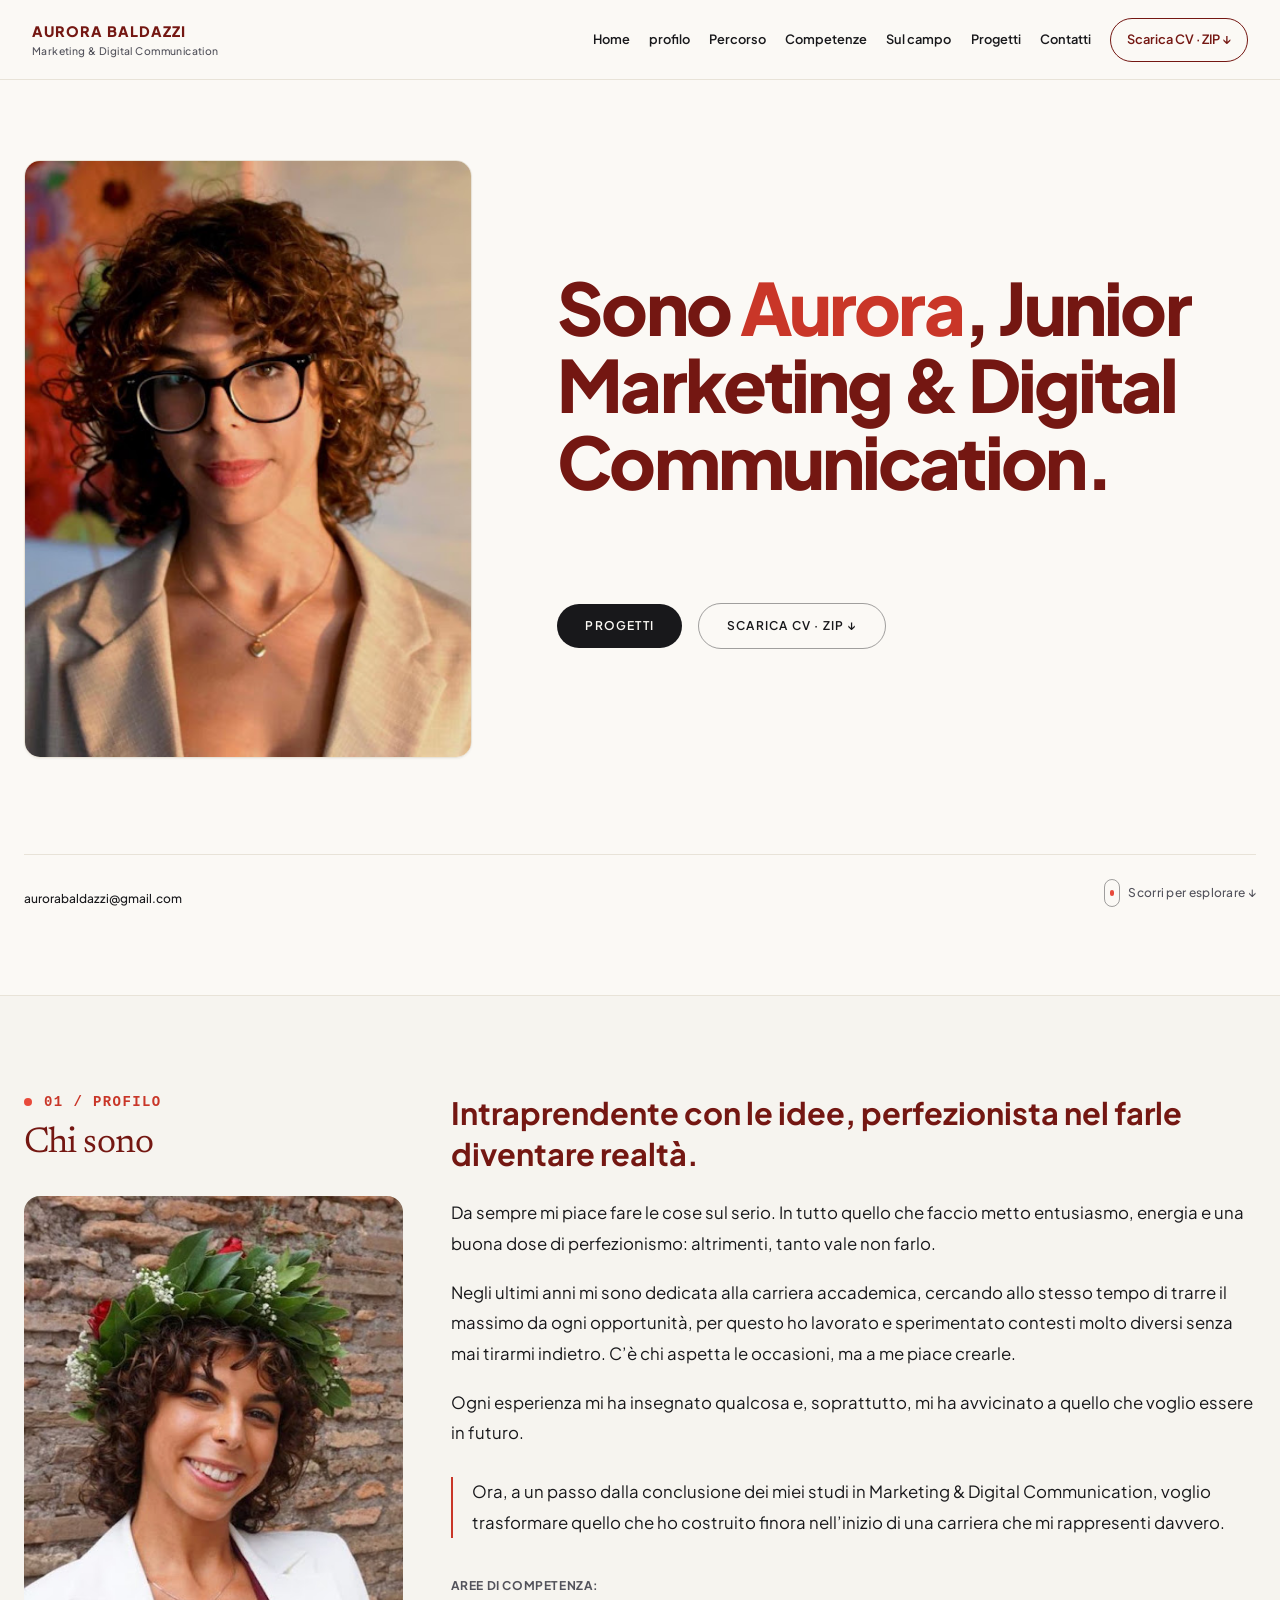
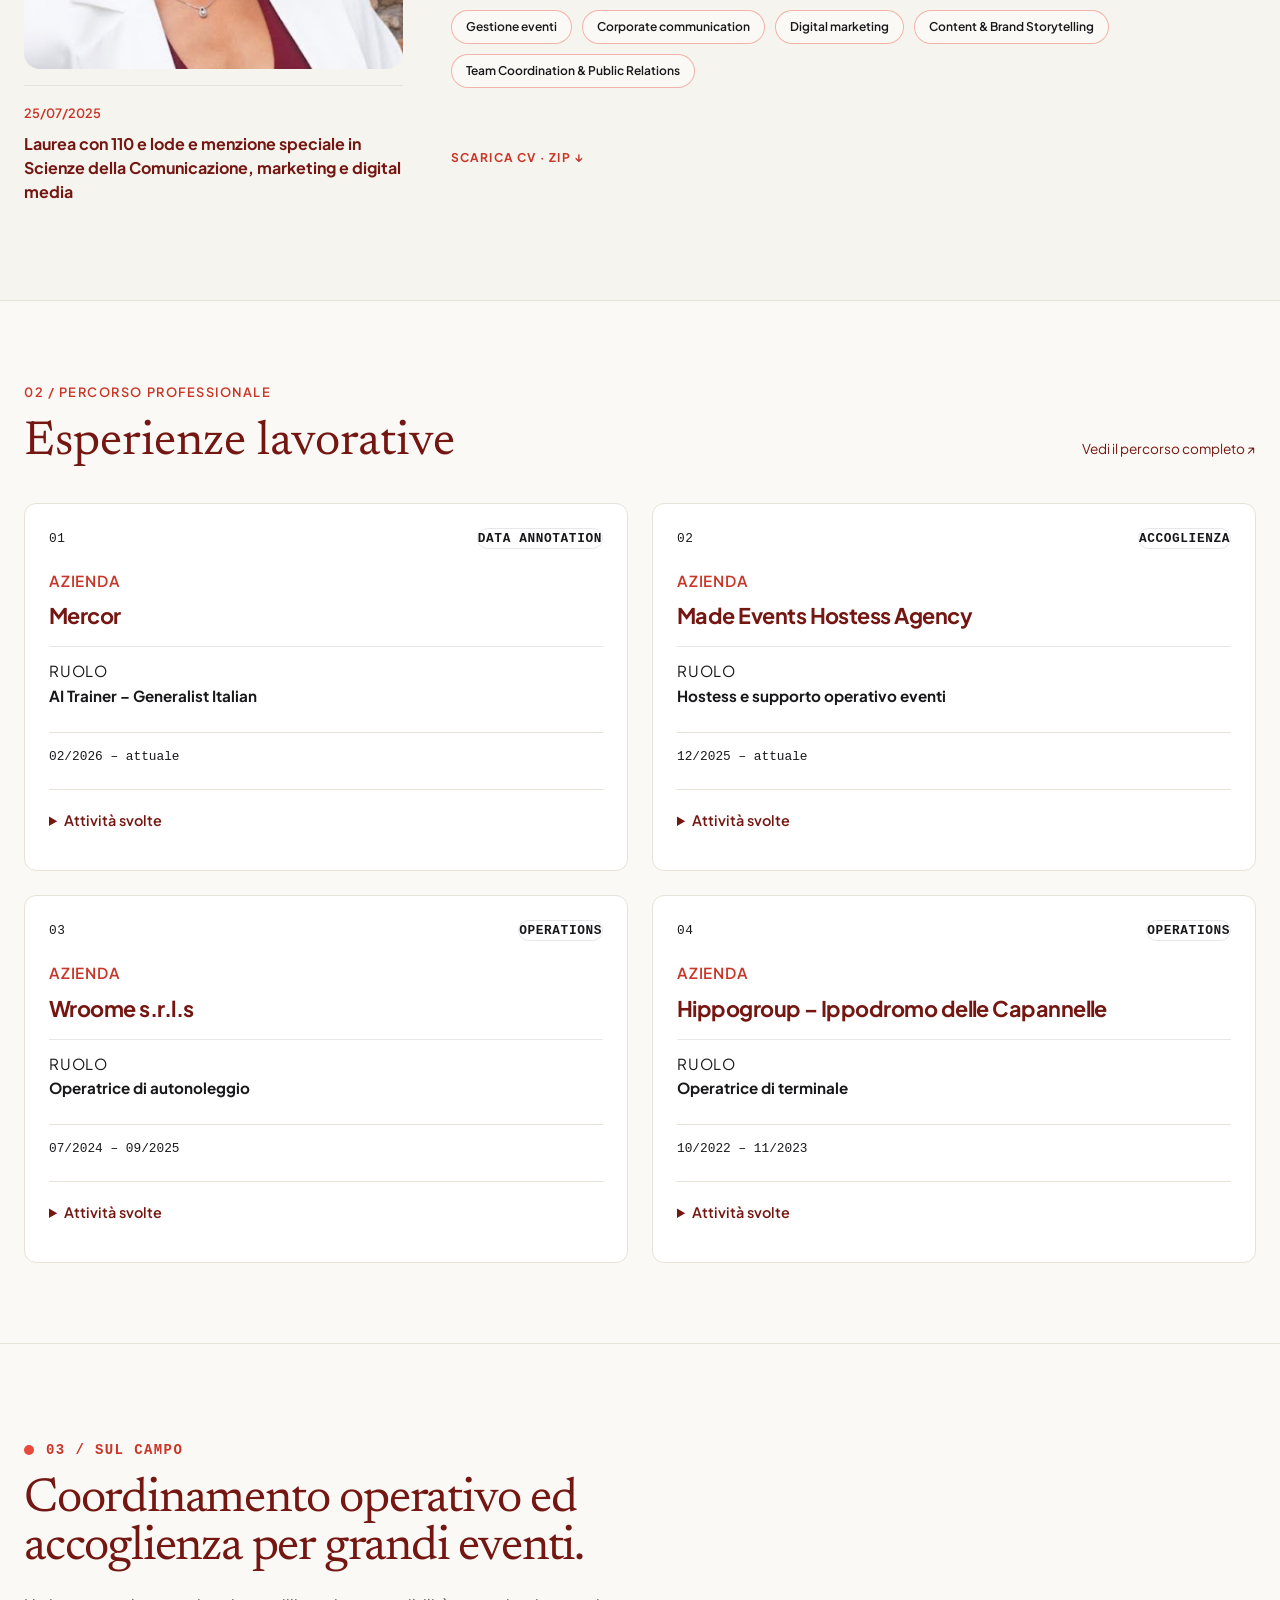
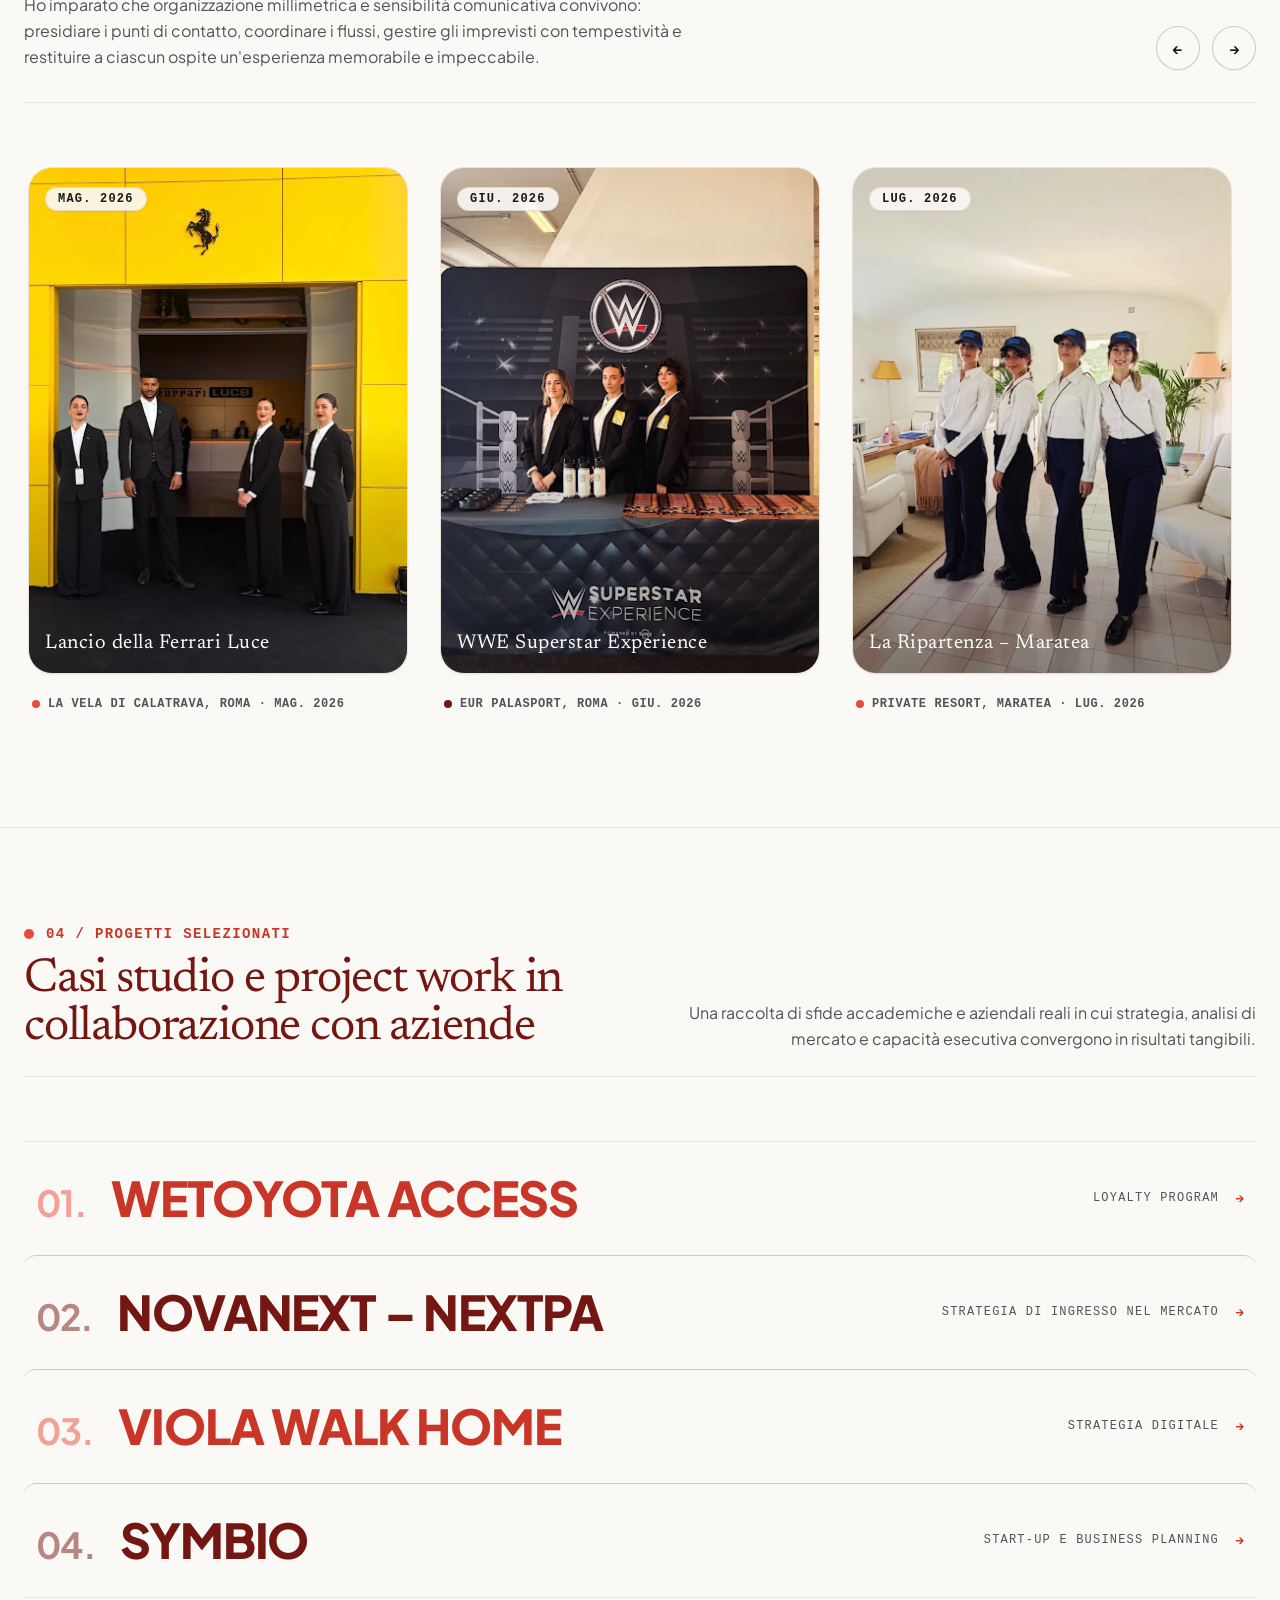
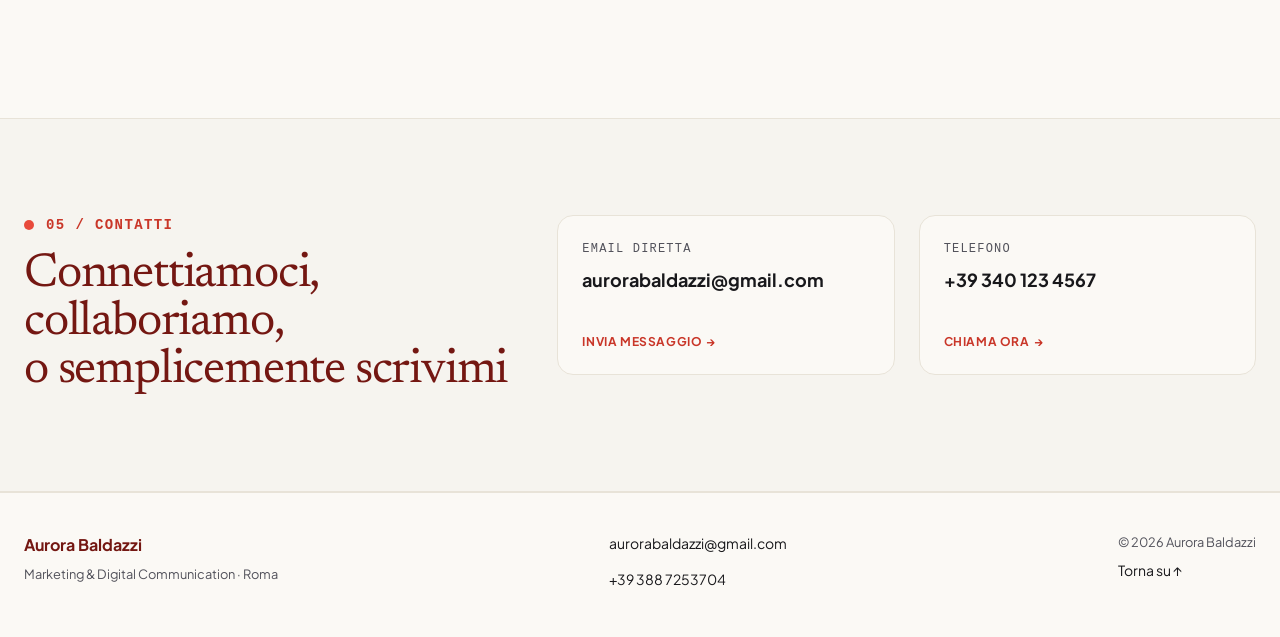
==== commit 4caf5a18: "Update index.html" ====
--- a/index.html
+++ b/index.html
@@ -42,7 +42,7 @@
   </style>
 <meta content="Portfolio di Aurora Baldazzi: marketing, comunicazione digitale, eventi e progetti accademici." name="description"/><link href="assets/fonts.css" rel="stylesheet"/><link href="assets/index.html.css" rel="stylesheet"/><link href="assets/refinements.css" rel="stylesheet"/></head>
 <body class="bg-paper text-charcoal selection:bg-coral selection:text-white antialiased portfolio-page" id="top" style=""><a class="skip-link" href="#contenuto">Vai al contenuto</a>
-<header class="site-nav"><a class="nav-brand" href="index.html#home">AURORA BALDAZZI<span>Marketing &amp; Digital Communication</span></a><nav aria-label="Navigazione principale" class="wide-nav"><a href="#home">Home</a><a href="#about">Chi sono</a><a href="#skills">Competenze</a><a href="#experience">Eventi</a><a href="#projects">Progetti</a><a href="#work-experience">Percorso</a><a href="#contact">Contatti</a></nav><a class="nav-cv" download="CV_AuroraBaldazzi_Settembre2026.zip" href="risorse/CV_AuroraBaldazzi_Settembre2026.zip" title="Scarica lo ZIP contenente il PDF">Scarica CV · ZIP ↓</a><details class="compact-nav"><summary>Menu</summary><nav aria-label="Navigazione mobile"><a href="#home">Home</a><a href="#about">Chi sono</a><a href="#skills">Competenze</a><a href="#experience">Eventi</a><a href="#projects">Progetti</a><a href="#work-experience">Percorso</a><a href="#contact">Contatti</a></nav></details></header>
+<header class="site-nav"><a class="nav-brand" href="index.html#home">AURORA BALDAZZI<span>Marketing &amp; Digital Communication</span></a><nav aria-label="Navigazione principale" class="wide-nav"><a href="#home">Home</a><a href="#about">profilo</a><a href="#work-experience">Percorso</a><a href="#skills">Competenze</a><a href="#experience">Sul campo</a><a href="#projects">Progetti</a><a href="#contact">Contatti</a></nav><a class="nav-cv" download="CV_AuroraBaldazzi_Settembre2026.zip" href="risorse/CV_AuroraBaldazzi_Settembre2026.zip" title="Scarica lo ZIP contenente il PDF">Scarica CV · ZIP ↓</a><details class="compact-nav"><summary>Menu</summary><nav aria-label="Navigazione mobile"><a href="#home">Home</a><a href="#about">Chi sono</a><a href="#skills">Competenze</a><a href="#experience">Eventi</a><a href="#projects">Progetti</a><a href="#work-experience">Percorso</a><a href="#contact">Contatti</a></nav></details></header>
 <main id="contenuto" tabindex="-1">
 <section class="min-h-screen pt-28 pb-16 flex flex-col justify-between border-b editorial-border relative" id="home">
 <div class="max-w-7xl mx-auto px-6 w-full flex-grow flex flex-col justify-center">
@@ -53,12 +53,12 @@
 <section class="py-24 border-b editorial-border bg-paper-tint/60 relative" id="about">
 <div class="max-w-7xl mx-auto px-6">
 <div class="grid grid-cols-1 lg:grid-cols-12 gap-12 items-start">
-<div class="lg:col-span-4"><div class="relative"><div class="flex items-center gap-3 mb-3"><span class="w-2 h-2 rounded-full bg-coral inline-block"></span><span class="text-sm font-mono uppercase tracking-widest text-coral font-bold">02 / PROFILO PROFESSIONALE</span></div><h2 class="text-3xl sm:text-4xl font-serif-editorial text-[#741712] font-normal leading-tight tracking-tight">Chi sono</h2><figure class="latest-profile-photo"><img alt="Aurora Baldazzi" decoding="async" loading="lazy" src="assets/8d00b91ba19da72c.jpg" style="object-position:center;"/></figure><div class="latest-education"><p>25/07/2025</p><p>Laurea con 110 e lode e menzione speciale in Scienze della Comunicazione, marketing e digital media</p></div></div></div>
+<div class="lg:col-span-4"><div class="relative"><div class="flex items-center gap-3 mb-3"><span class="w-2 h-2 rounded-full bg-coral inline-block"></span><span class="text-sm font-mono uppercase tracking-widest text-coral font-bold">01 / PROFILO </span></div><h2 class="text-3xl sm:text-4xl font-serif-editorial text-[#741712] font-normal leading-tight tracking-tight">Chi sono</h2><figure class="latest-profile-photo"><img alt="Aurora Baldazzi" decoding="async" loading="lazy" src="assets/8d00b91ba19da72c.jpg" style="object-position:center;"/></figure><div class="latest-education"><p>25/07/2025</p><p>Laurea con 110 e lode e menzione speciale in Scienze della Comunicazione, marketing e digital media</p></div></div></div>
 <div class="lg:col-span-8 space-y-6 sm:space-y-8"><div class="latest-bio"><h3>Intraprendente con le idee, perfezionista nel farle diventare realtà.</h3><p>Da sempre mi piace fare le cose sul serio. In tutto quello che faccio metto entusiasmo, energia e una buona dose di perfezionismo: altrimenti, tanto vale non farlo.</p><p>Negli ultimi anni mi sono dedicata alla carriera accademica, cercando allo stesso tempo di trarre il massimo da ogni opportunità, per questo ho lavorato e sperimentato contesti molto diversi senza mai tirarmi indietro. C’è chi aspetta le occasioni, ma a me piace crearle.</p><p>Ogni esperienza mi ha insegnato qualcosa e, soprattutto, mi ha avvicinato a quello che voglio essere in futuro.</p><p>Ora, a un passo dalla conclusione dei miei studi in Marketing &amp; Digital Communication, voglio trasformare quello che ho costruito finora nell’inizio di una carriera che mi rappresenti davvero.</p></div><div class="pt-2" id="skills"><p class="text-xs uppercase tracking-wider text-charcoal-muted font-bold mb-3 sm:mb-4">AREE DI COMPETENZA:</p><div class="flex flex-wrap gap-2 sm:gap-2.5"><span class="px-3.5 py-2 rounded-full text-xs font-semibold bg-paper border border-coral/40 text-charcoal hover:border-coral hover:bg-coral-soft transition-colors cursor-default">Gestione eventi</span><span class="px-3.5 py-2 rounded-full text-xs font-semibold bg-paper border border-coral/40 text-charcoal hover:border-coral hover:bg-coral-soft transition-colors cursor-default">Corporate communication</span><span class="px-3.5 py-2 rounded-full text-xs font-semibold bg-paper border border-coral/40 text-charcoal hover:border-coral hover:bg-coral-soft transition-colors cursor-default">Digital marketing</span><span class="px-3.5 py-2 rounded-full text-xs font-semibold bg-paper border border-coral/40 text-charcoal hover:border-coral hover:bg-coral-soft transition-colors cursor-default">Content &amp; Brand Storytelling</span><span class="px-3.5 py-2 rounded-full text-xs font-semibold bg-paper border border-coral/40 text-charcoal hover:border-coral hover:bg-coral-soft transition-colors cursor-default">Team Coordination &amp; Public Relations</span></div></div><div class="pt-3 sm:pt-4"><a class="inline-flex items-center gap-3 text-xs font-bold uppercase tracking-widest text-coral hover:text-charcoal transition-colors group min-h-[44px]" download="CV_AuroraBaldazzi_Settembre2026.zip" href="risorse/CV_AuroraBaldazzi_Settembre2026.zip" title="Scarica lo ZIP contenente il PDF">Scarica CV · ZIP ↓</a></div></div>
 </div>
 </div>
 </section>
-<section class="work-experience" id="work-experience"><div class="work-container"><div class="work-heading"><div><p>Percorso professionale</p><h2>Esperienze lavorative</h2></div><a href="percorso.html">Vedi il percorso completo ↗</a></div><div class="work-grid"><article class="experience-card"><div class="experience-front">
+<section class="work-experience" id="work-experience"><div class="work-container"><div class="work-heading"><div><p>02 / Percorso professionale</p><h2>Esperienze lavorative</h2></div><a href="percorso.html">Vedi il percorso completo ↗</a></div><div class="work-grid"><article class="experience-card"><div class="experience-front">
 <div class="space-y-4">
 <div class="flex items-center justify-between text-[11px] font-mono text-[#78716c] uppercase tracking-wider">
 <span class="">01</span>
@@ -119,4 +119,4 @@
 </div>
 </section>
 <section class="py-24 border-b editorial-border bg-paper-tint/60 relative" id="contact"><div class="max-w-7xl mx-auto px-6"><div class="grid grid-cols-1 lg:grid-cols-12 gap-12 items-start"><div class="lg:col-span-5 space-y-4"><div class="space-y-4"><div class="flex items-center gap-3"><span class="w-2.5 h-2.5 rounded-full bg-coral inline-block"></span><span class="text-sm font-mono uppercase tracking-widest text-coral font-bold">05 / CONTATTI</span></div><h2 class="text-3xl sm:text-4xl md:text-5xl font-serif-editorial text-[#741712] font-normal leading-tight tracking-tight">Connettiamoci, collaboriamo,<br/>o semplicemente scrivimi</h2></div></div><div class="lg:col-span-7 grid grid-cols-1 sm:grid-cols-2 gap-6"><a class="group p-6 rounded-2xl bg-paper border editorial-border hover:border-coral hover:shadow-lg hover:shadow-coral/10 transition-all duration-300 flex flex-col justify-between min-h-[160px]" href="mailto:aurorabaldazzi@gmail.com"><div><span class="text-[11px] font-mono uppercase tracking-widest text-charcoal-muted block mb-2">Email Diretta</span><span class="text-base sm:text-lg font-bold text-charcoal group-hover:text-coral transition-colors break-all">aurorabaldazzi@gmail.com</span></div><span class="text-xs font-bold uppercase tracking-wider text-coral flex items-center gap-1 mt-4">Invia messaggio <span class="group-hover:translate-x-1 transition-transform">→</span></span></a><a class="group p-6 rounded-2xl bg-paper border editorial-border hover:border-coral hover:shadow-lg hover:shadow-coral/10 transition-all duration-300 flex flex-col justify-between min-h-[160px]" href="tel:+393887253704"><div><span class="text-[11px] font-mono uppercase tracking-widest text-charcoal-muted block mb-2">Telefono</span><span class="text-base sm:text-lg font-bold text-charcoal group-hover:text-coral transition-colors">+39 340 123 4567</span></div><span class="text-xs font-bold uppercase tracking-wider text-coral flex items-center gap-1 mt-4">Chiama ora <span class="group-hover:translate-x-1 transition-transform">→</span></span></a></div></div></div></section></main>
-<footer class="shared-footer" id="contatti"><div><strong>Aurora Baldazzi</strong><p>Marketing &amp; Digital Communication · Roma</p></div><div><a href="mailto:aurorabaldazzi@gmail.com">aurorabaldazzi@gmail.com</a><a href="tel:+393887253704">+39 388 7253704</a></div><div><span>© 2026 Aurora Baldazzi</span><a href="#top">Torna su ↑</a></div></footer><script defer="True" src="assets/site.js"></script><dialog aria-labelledby="dialog-title" id="project-dialog"><form method="dialog"><button aria-label="Chiudi scheda progetto" class="dialog-close">Chiudi ×</button></form><div id="dialog-content"></div></dialog></body></html>+<footer class="shared-footer" id="contatti"><div><strong>Aurora Baldazzi</strong><p>Marketing &amp; Digital Communication · Roma</p></div><div><a href="mailto:aurorabaldazzi@gmail.com">aurorabaldazzi@gmail.com</a><a href="tel:+393887253704">+39 388 7253704</a></div><div><span>© 2026 Aurora Baldazzi</span><a href="#top">Torna su ↑</a></div></footer><script defer="True" src="assets/site.js"></script><dialog aria-labelledby="dialog-title" id="project-dialog"><form method="dialog"><button aria-label="Chiudi scheda progetto" class="dialog-close">Chiudi ×</button></form><div id="dialog-content"></div></dialog></body></html>
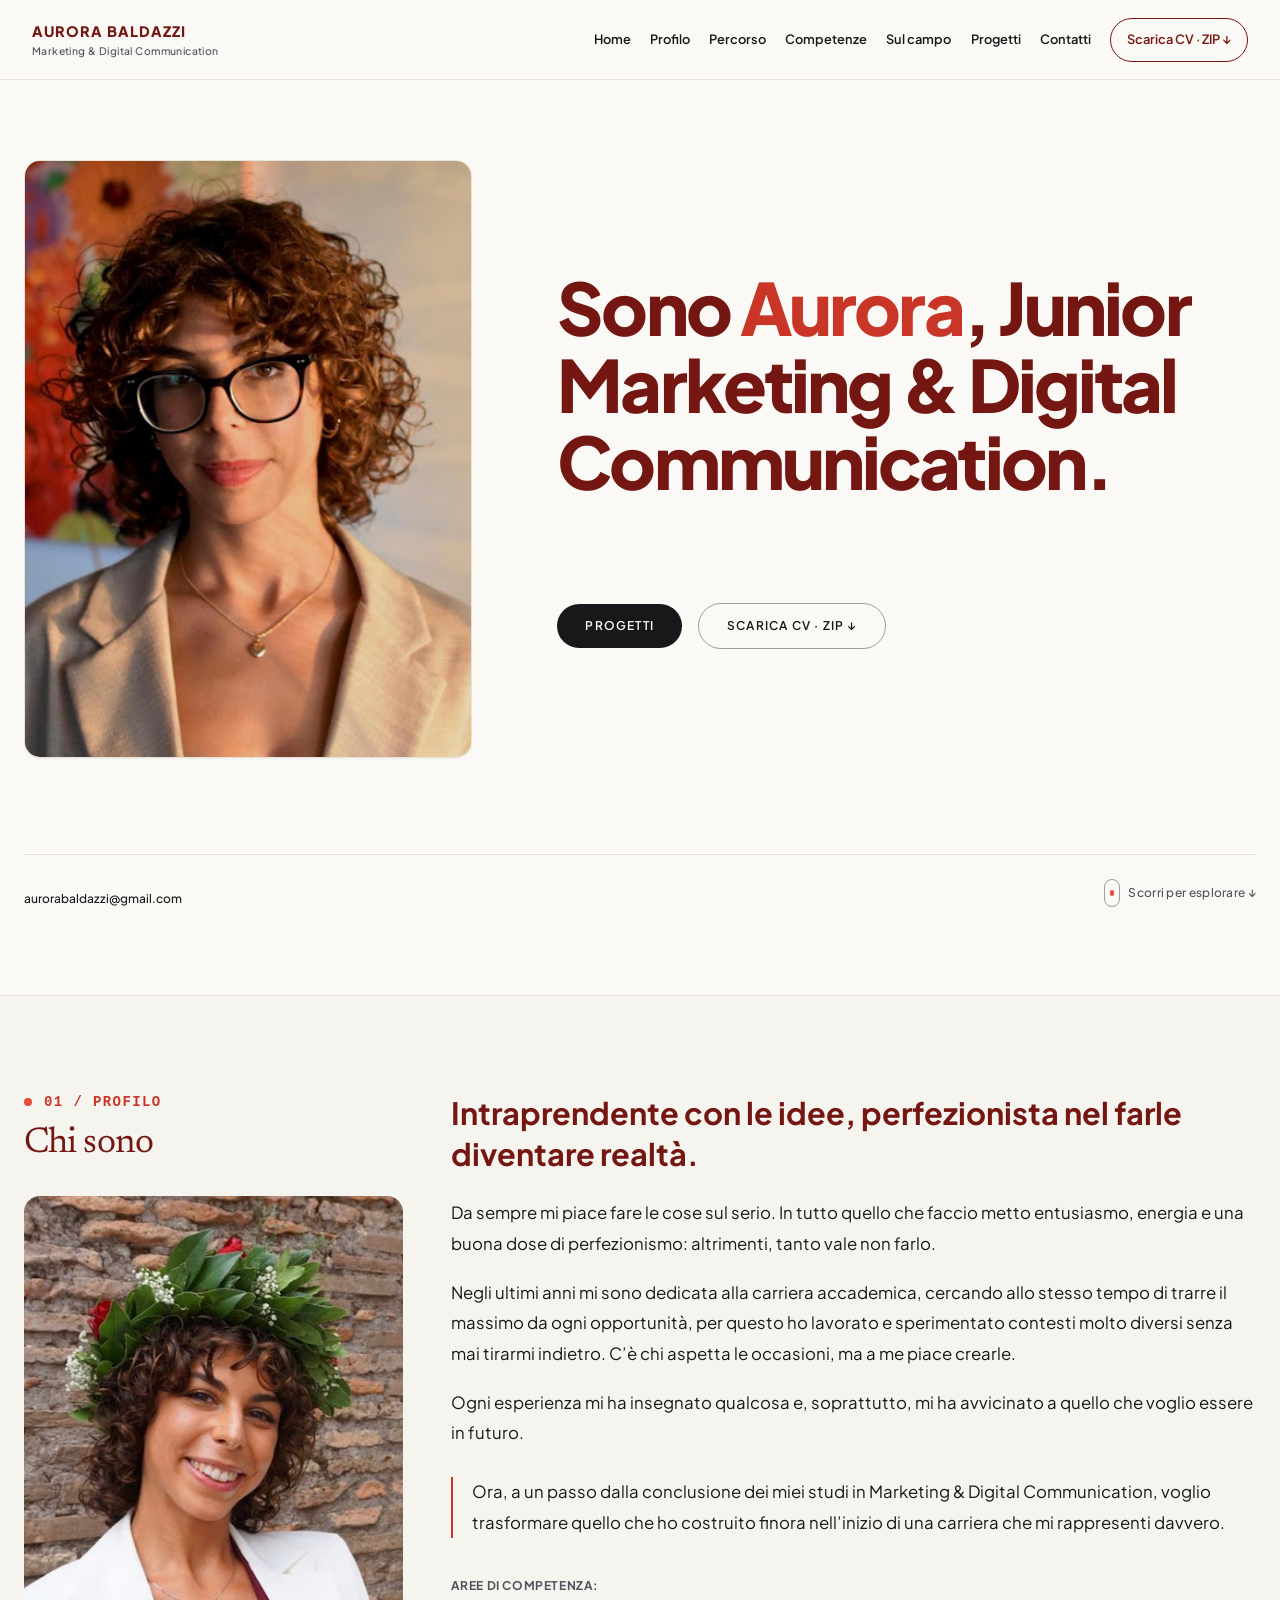
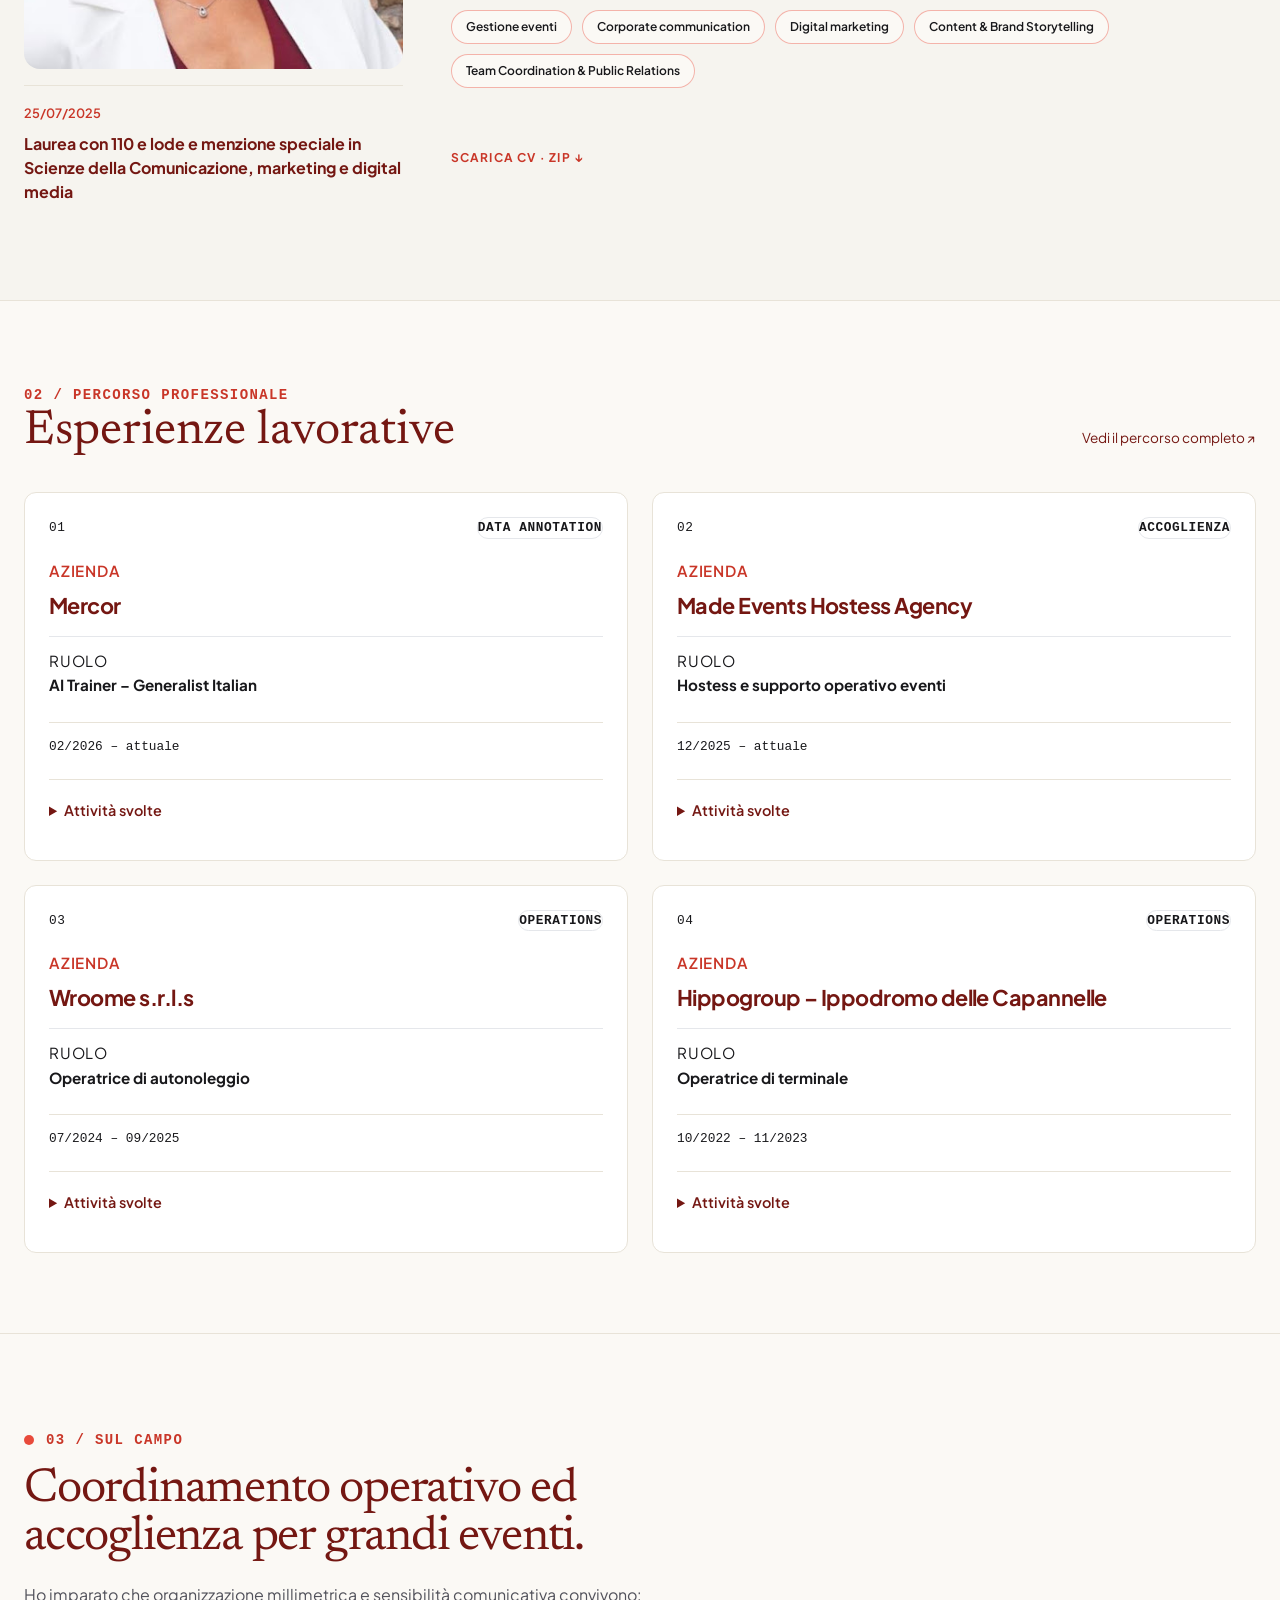
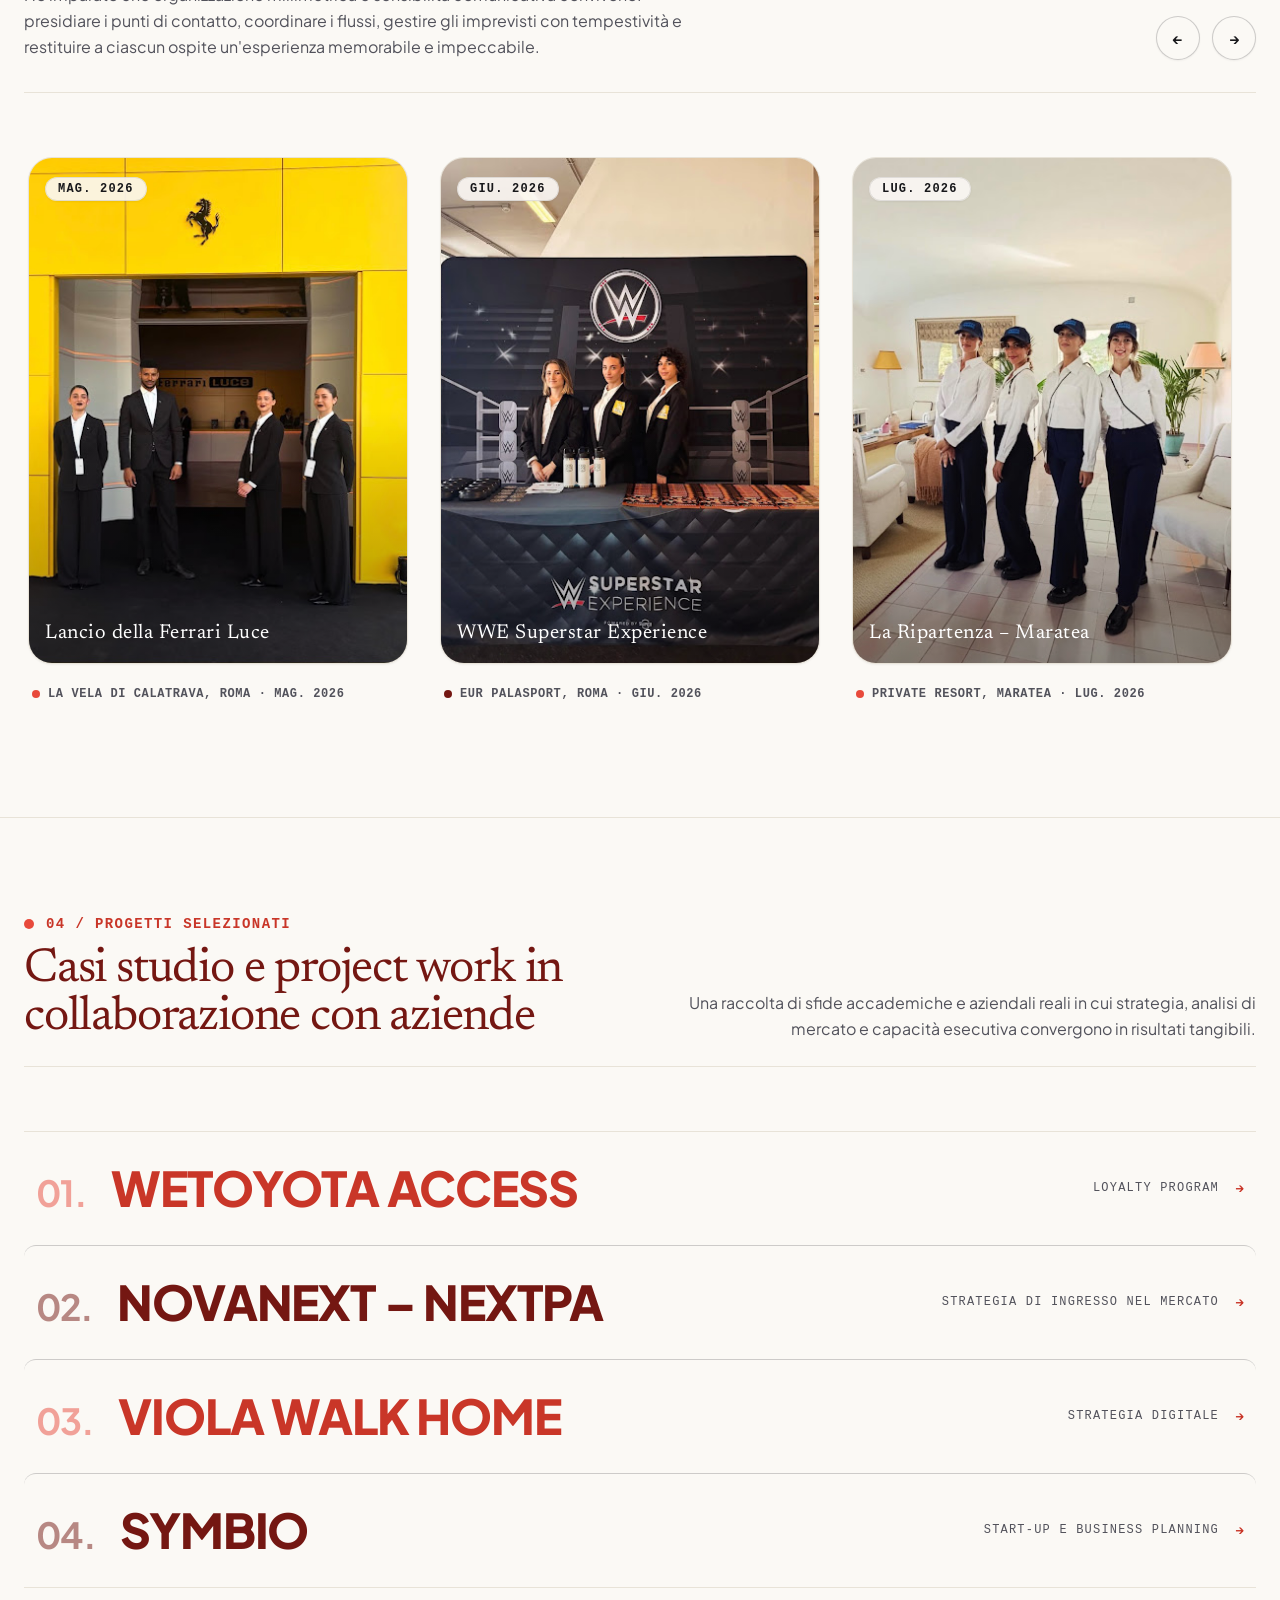
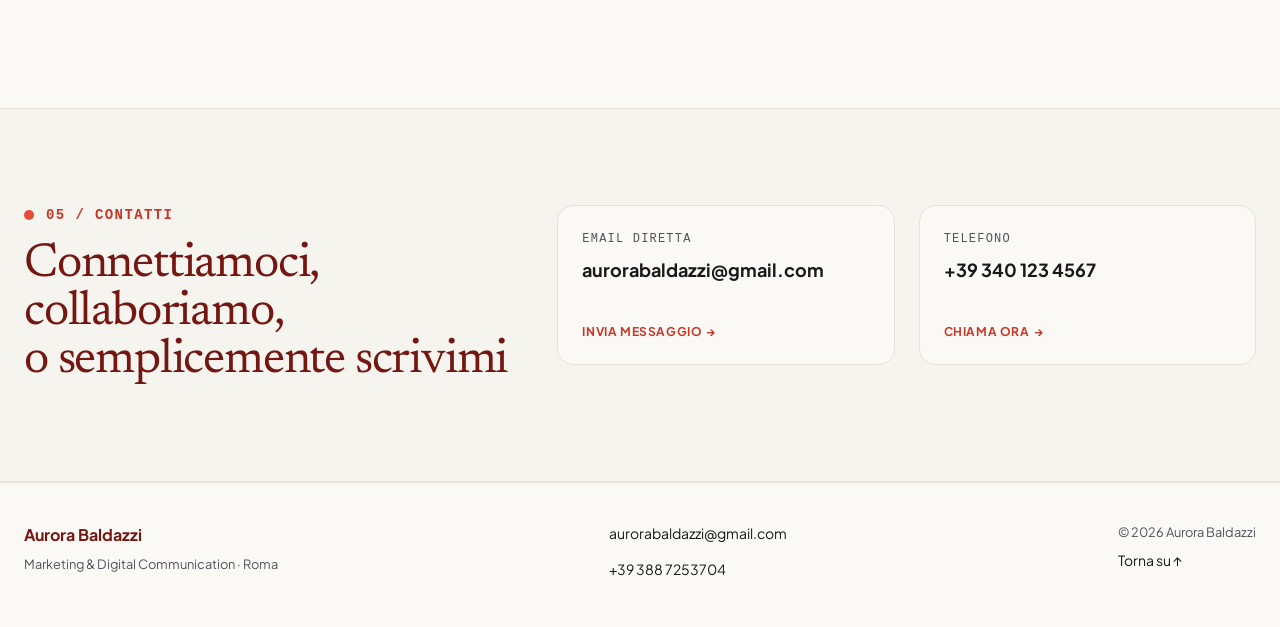
==== commit 97a5a9cd: "Update 2 index.html" ====
--- a/index.html
+++ b/index.html
@@ -42,7 +42,7 @@
   </style>
 <meta content="Portfolio di Aurora Baldazzi: marketing, comunicazione digitale, eventi e progetti accademici." name="description"/><link href="assets/fonts.css" rel="stylesheet"/><link href="assets/index.html.css" rel="stylesheet"/><link href="assets/refinements.css" rel="stylesheet"/></head>
 <body class="bg-paper text-charcoal selection:bg-coral selection:text-white antialiased portfolio-page" id="top" style=""><a class="skip-link" href="#contenuto">Vai al contenuto</a>
-<header class="site-nav"><a class="nav-brand" href="index.html#home">AURORA BALDAZZI<span>Marketing &amp; Digital Communication</span></a><nav aria-label="Navigazione principale" class="wide-nav"><a href="#home">Home</a><a href="#about">profilo</a><a href="#work-experience">Percorso</a><a href="#skills">Competenze</a><a href="#experience">Sul campo</a><a href="#projects">Progetti</a><a href="#contact">Contatti</a></nav><a class="nav-cv" download="CV_AuroraBaldazzi_Settembre2026.zip" href="risorse/CV_AuroraBaldazzi_Settembre2026.zip" title="Scarica lo ZIP contenente il PDF">Scarica CV · ZIP ↓</a><details class="compact-nav"><summary>Menu</summary><nav aria-label="Navigazione mobile"><a href="#home">Home</a><a href="#about">Chi sono</a><a href="#skills">Competenze</a><a href="#experience">Eventi</a><a href="#projects">Progetti</a><a href="#work-experience">Percorso</a><a href="#contact">Contatti</a></nav></details></header>
+<header class="site-nav"><a class="nav-brand" href="index.html#home">AURORA BALDAZZI<span>Marketing &amp; Digital Communication</span></a><nav aria-label="Navigazione principale" class="wide-nav"><a href="#home">Home</a><a href="#about">Profilo</a><a href="#work-experience">Percorso</a><a href="#skills">Competenze</a><a href="#experience">Sul campo</a><a href="#projects">Progetti</a><a href="#contact">Contatti</a></nav><a class="nav-cv" download="CV_AuroraBaldazzi_Settembre2026.zip" href="risorse/CV_AuroraBaldazzi_Settembre2026.zip" title="Scarica lo ZIP contenente il PDF">Scarica CV · ZIP ↓</a><details class="compact-nav"><summary>Menu</summary><nav aria-label="Navigazione mobile"><a href="#home">Home</a><a href="#about">Chi sono</a><a href="#skills">Competenze</a><a href="#experience">Eventi</a><a href="#projects">Progetti</a><a href="#work-experience">Percorso</a><a href="#contact">Contatti</a></nav></details></header>
 <main id="contenuto" tabindex="-1">
 <section class="min-h-screen pt-28 pb-16 flex flex-col justify-between border-b editorial-border relative" id="home">
 <div class="max-w-7xl mx-auto px-6 w-full flex-grow flex flex-col justify-center">
@@ -58,7 +58,7 @@
 </div>
 </div>
 </section>
-<section class="work-experience" id="work-experience"><div class="work-container"><div class="work-heading"><div><p>02 / Percorso professionale</p><h2>Esperienze lavorative</h2></div><a href="percorso.html">Vedi il percorso completo ↗</a></div><div class="work-grid"><article class="experience-card"><div class="experience-front">
+<section class="work-experience" id="work-experience"><div class="work-container"><div class="work-heading"><div><span class="text-sm font-mono uppercase tracking-widest text-coral font-bold">02 / Percorso professionale</span><h2>Esperienze lavorative</h2></div><a href="percorso.html">Vedi il percorso completo ↗</a></div><div class="work-grid"><article class="experience-card"><div class="experience-front">
 <div class="space-y-4">
 <div class="flex items-center justify-between text-[11px] font-mono text-[#78716c] uppercase tracking-wider">
 <span class="">01</span>
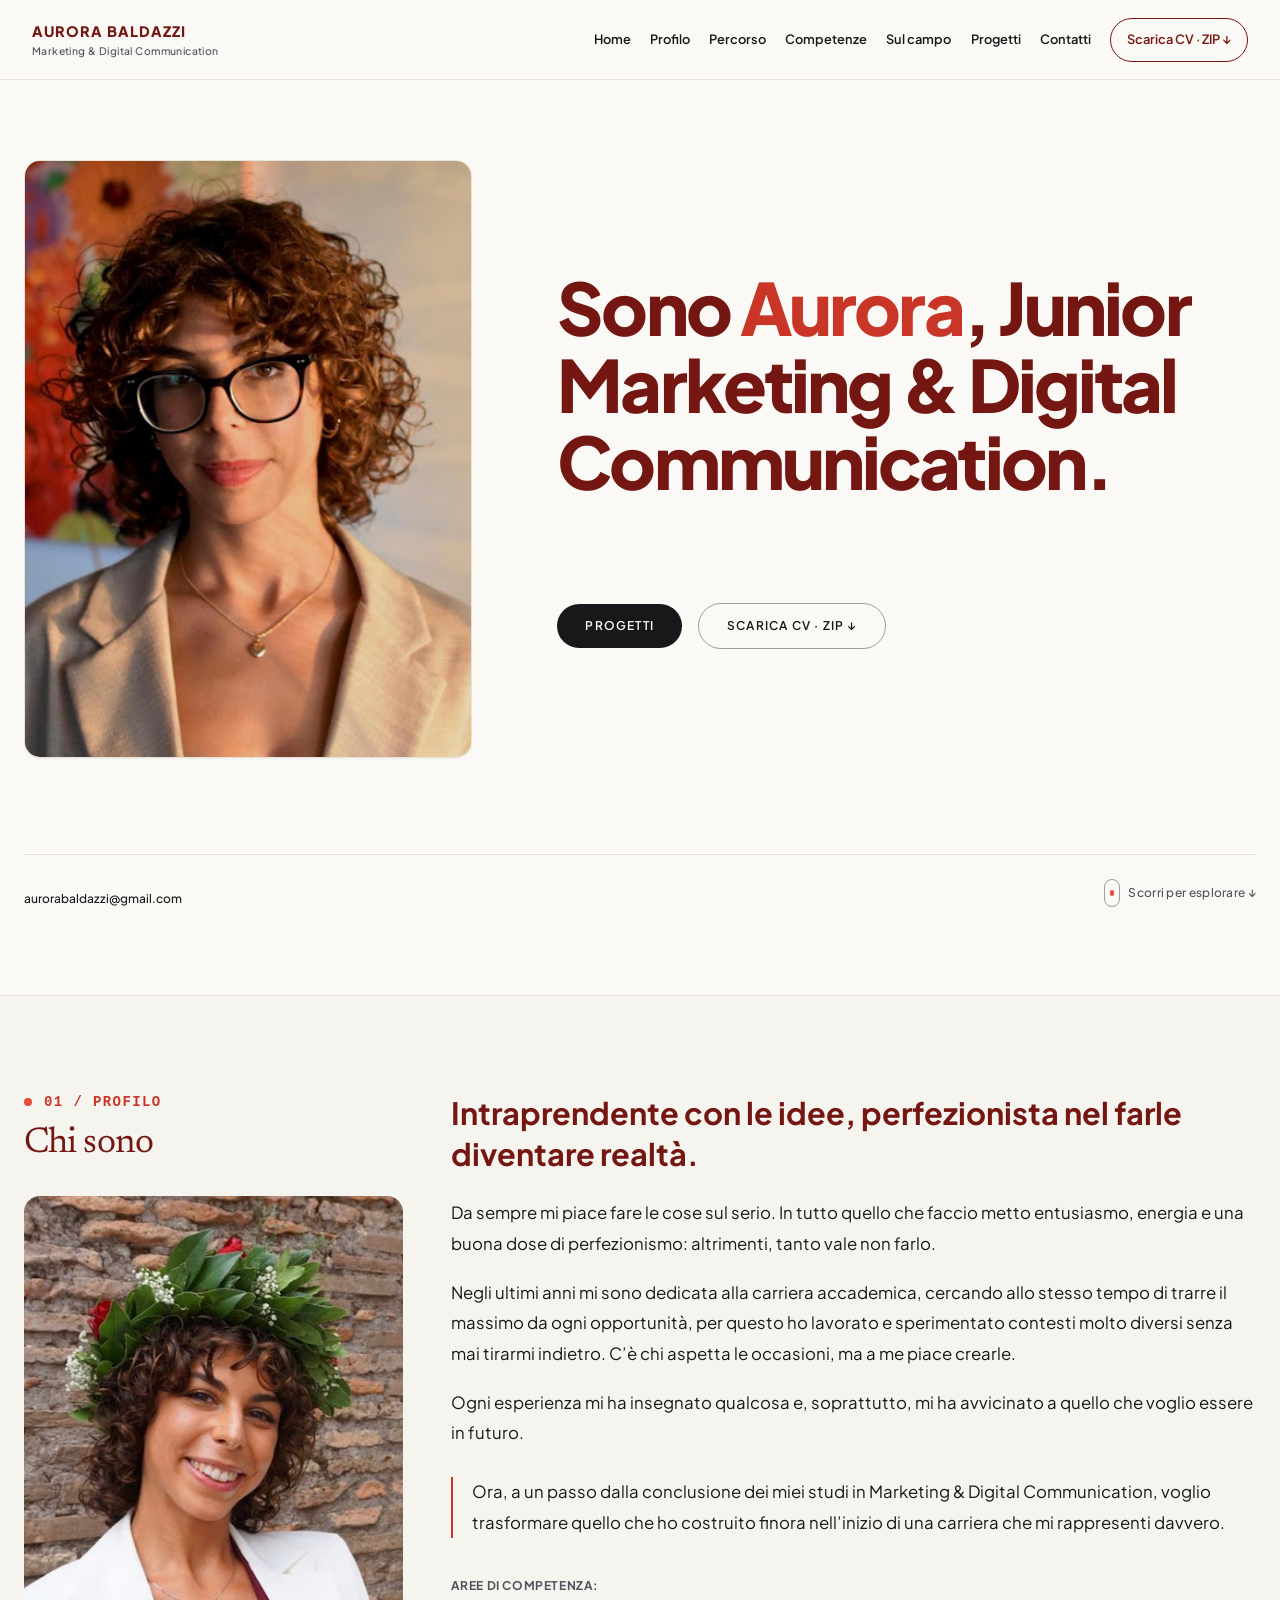
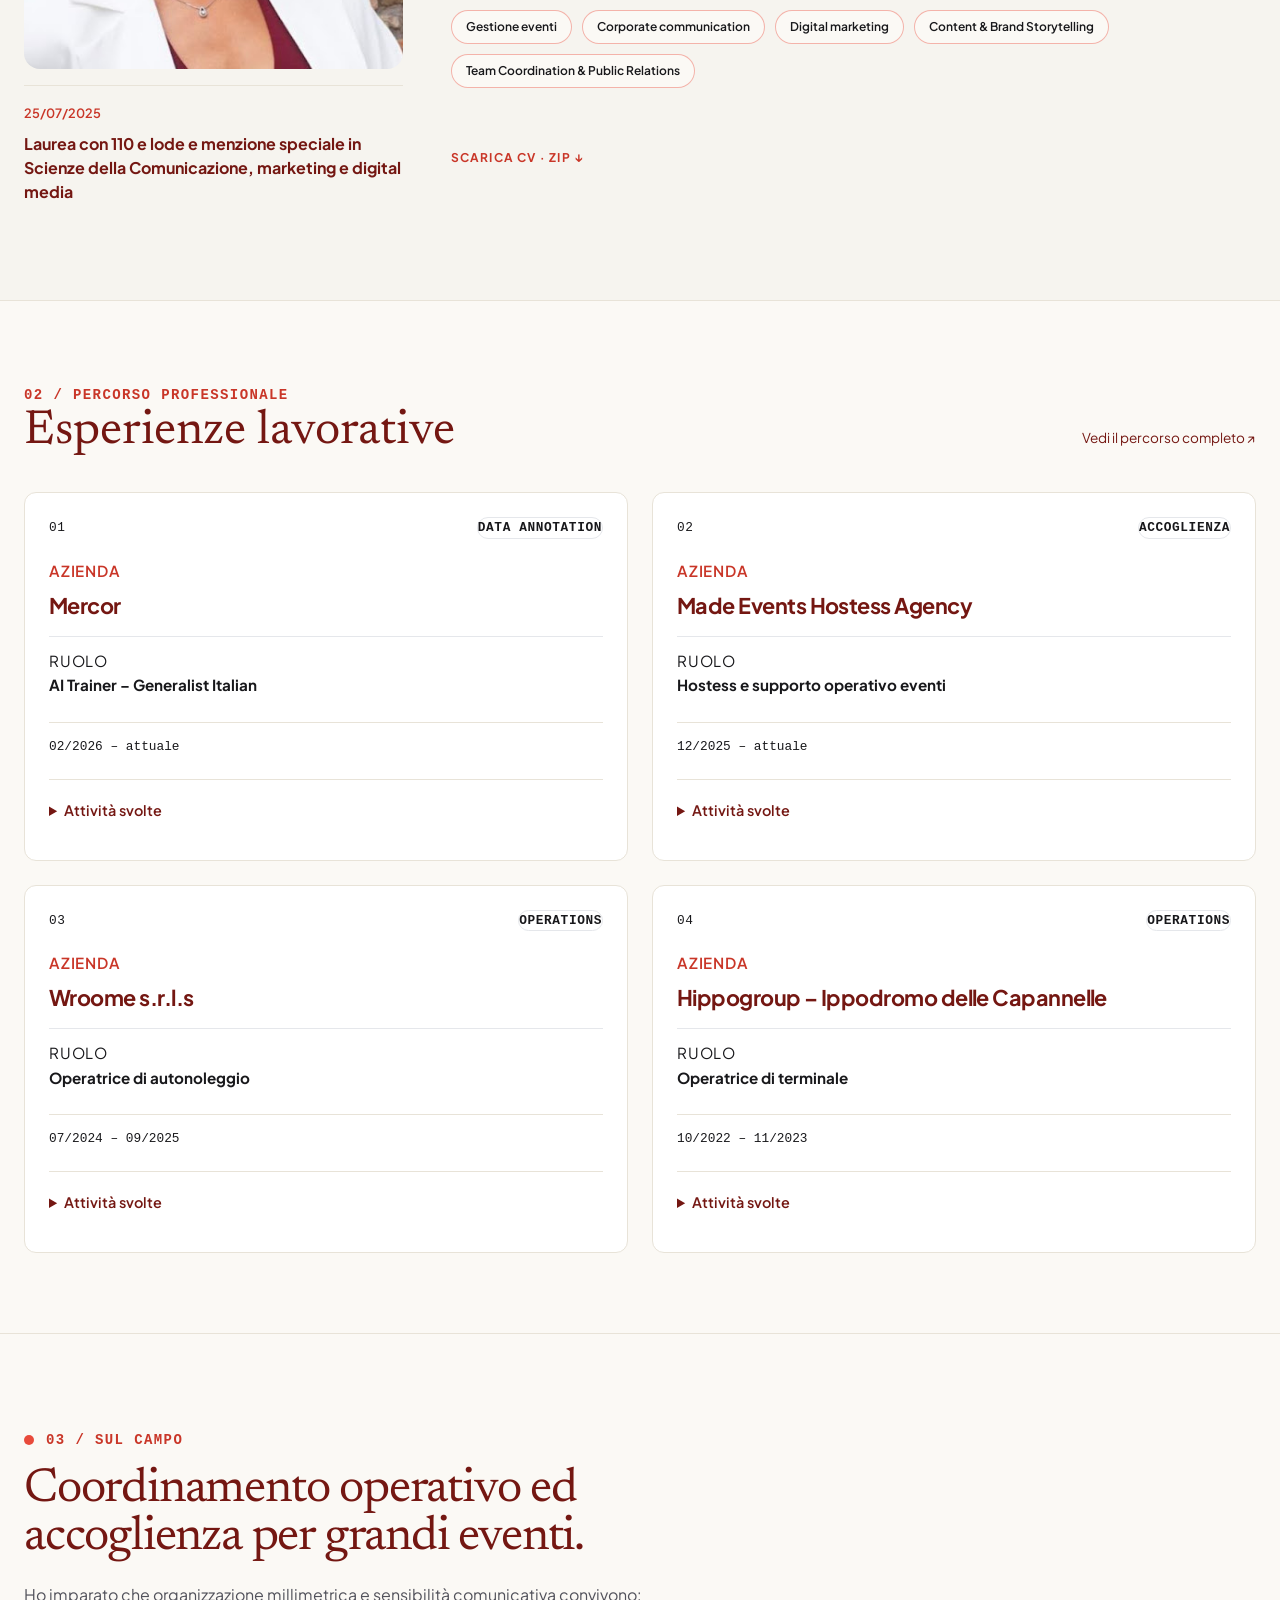
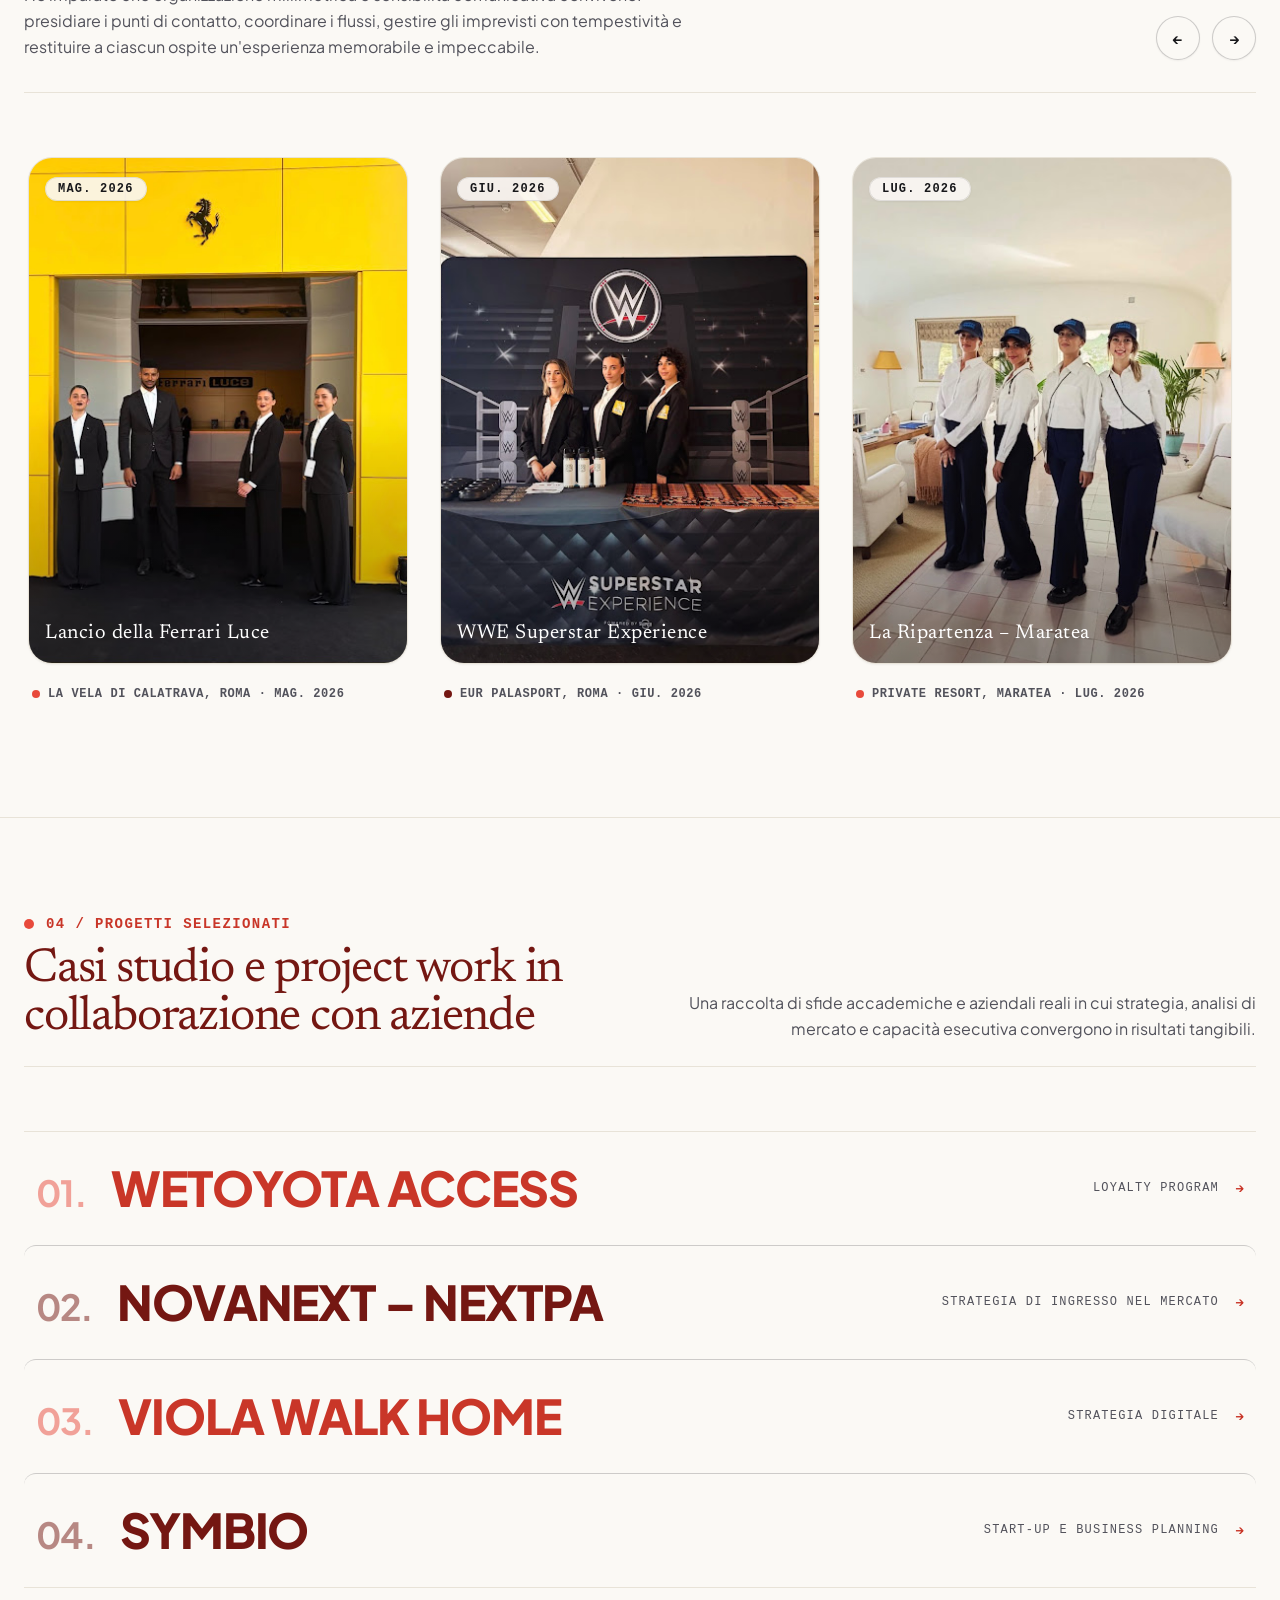
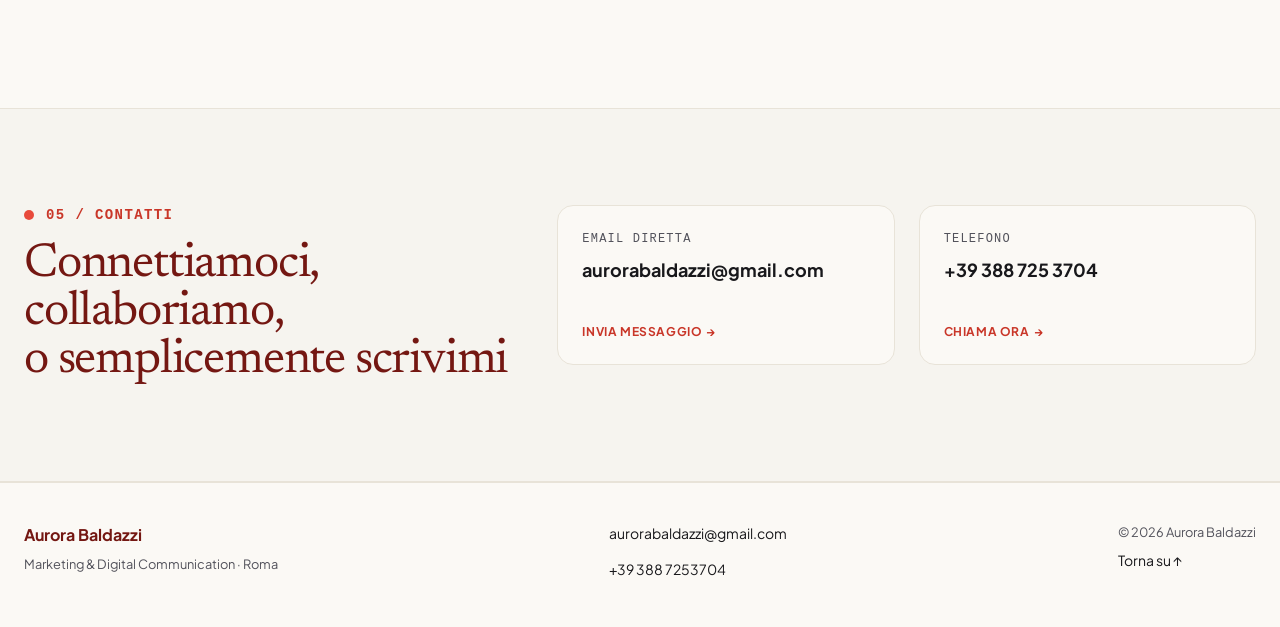
==== commit 7619ff59: "Update index.html" ====
--- a/index.html
+++ b/index.html
@@ -118,5 +118,5 @@
 <div class="flex flex-col divide-y divide-charcoal/20 border-y editorial-border my-6"><a class="open-modal-btn group py-5 sm:py-8 flex flex-col md:flex-row md:items-baseline justify-between gap-2 sm:gap-4 cursor-pointer hover:bg-paper-tint/50 transition-colors px-3 rounded-xl" data-project="toyota" href="wetoyota-access.html"><div class="flex items-baseline gap-3 sm:gap-6 flex-1 flex-wrap sm:flex-nowrap"><span class="font-sans font-bold text-xl sm:text-3xl md:text-4xl text-[#e84a3b]/50 tracking-tight select-none group-hover:text-coral transition-colors">01.</span><h3 class="text-2xl sm:text-4xl md:text-5xl font-sans font-black tracking-tight text-[#e84a3b] uppercase leading-none break-words group-hover:underline">WETOYOTA ACCESS</h3></div><div class="flex items-center gap-4 md:self-center pl-8 sm:pl-10 md:pl-0 pt-1 md:pt-0"><span class="text-[11px] sm:text-xs font-mono uppercase tracking-widest text-charcoal-muted inline-block">LOYALTY PROGRAM</span><span class="text-xs font-bold text-coral group-hover:translate-x-1 transition-transform">→</span></div></a><a class="open-modal-btn group py-5 sm:py-8 flex flex-col md:flex-row md:items-baseline justify-between gap-2 sm:gap-4 cursor-pointer hover:bg-paper-tint/50 transition-colors px-3 rounded-xl" data-project="novanext" href="novanext-nextpa.html"><div class="flex items-baseline gap-3 sm:gap-6 flex-1 flex-wrap sm:flex-nowrap"><span class="font-sans font-bold text-xl sm:text-3xl md:text-4xl text-[#741712]/50 tracking-tight select-none group-hover:text-coral transition-colors">02.</span><h3 class="text-2xl sm:text-4xl md:text-5xl font-sans font-black tracking-tight text-[#741712] uppercase leading-none break-words group-hover:underline">NOVANEXT – NEXTPA</h3></div><div class="flex items-center gap-4 md:self-center pl-8 sm:pl-10 md:pl-0 pt-1 md:pt-0"><span class="text-[11px] sm:text-xs font-mono uppercase tracking-widest text-charcoal-muted inline-block">STRATEGIA DI INGRESSO NEL MERCATO</span><span class="text-xs font-bold text-coral group-hover:translate-x-1 transition-transform">→</span></div></a><a class="open-modal-btn group py-5 sm:py-8 flex flex-col md:flex-row md:items-baseline justify-between gap-2 sm:gap-4 cursor-pointer hover:bg-paper-tint/50 transition-colors px-3 rounded-xl" data-project="viola" href="viola-walk-home.html"><div class="flex items-baseline gap-3 sm:gap-6 flex-1 flex-wrap sm:flex-nowrap"><span class="font-sans font-bold text-xl sm:text-3xl md:text-4xl text-[#e84a3b]/50 tracking-tight select-none group-hover:text-coral transition-colors">03.</span><h3 class="text-2xl sm:text-4xl md:text-5xl font-sans font-black tracking-tight text-[#e84a3b] uppercase leading-none break-words group-hover:underline">VIOLA WALK HOME</h3></div><div class="flex items-center gap-4 md:self-center pl-8 sm:pl-10 md:pl-0 pt-1 md:pt-0"><span class="text-[11px] sm:text-xs font-mono uppercase tracking-widest text-charcoal-muted inline-block">STRATEGIA DIGITALE</span><span class="text-xs font-bold text-coral group-hover:translate-x-1 transition-transform">→</span></div></a><a class="open-modal-btn group py-5 sm:py-8 flex flex-col md:flex-row md:items-baseline justify-between gap-2 sm:gap-4 cursor-pointer hover:bg-paper-tint/50 transition-colors px-3 rounded-xl" data-project="symbio" href="symbio.html"><div class="flex items-baseline gap-3 sm:gap-6 flex-1 flex-wrap sm:flex-nowrap"><span class="font-sans font-bold text-xl sm:text-3xl md:text-4xl text-[#741712]/50 tracking-tight select-none group-hover:text-coral transition-colors">04.</span><h3 class="text-2xl sm:text-4xl md:text-5xl font-sans font-black tracking-tight text-[#741712] uppercase leading-none break-words group-hover:underline">SYMBIO</h3></div><div class="flex items-center gap-4 md:self-center pl-8 sm:pl-10 md:pl-0 pt-1 md:pt-0"><span class="text-[11px] sm:text-xs font-mono uppercase tracking-widest text-charcoal-muted inline-block">START-UP E BUSINESS PLANNING</span><span class="text-xs font-bold text-coral group-hover:translate-x-1 transition-transform">→</span></div></a></div>
 </div>
 </section>
-<section class="py-24 border-b editorial-border bg-paper-tint/60 relative" id="contact"><div class="max-w-7xl mx-auto px-6"><div class="grid grid-cols-1 lg:grid-cols-12 gap-12 items-start"><div class="lg:col-span-5 space-y-4"><div class="space-y-4"><div class="flex items-center gap-3"><span class="w-2.5 h-2.5 rounded-full bg-coral inline-block"></span><span class="text-sm font-mono uppercase tracking-widest text-coral font-bold">05 / CONTATTI</span></div><h2 class="text-3xl sm:text-4xl md:text-5xl font-serif-editorial text-[#741712] font-normal leading-tight tracking-tight">Connettiamoci, collaboriamo,<br/>o semplicemente scrivimi</h2></div></div><div class="lg:col-span-7 grid grid-cols-1 sm:grid-cols-2 gap-6"><a class="group p-6 rounded-2xl bg-paper border editorial-border hover:border-coral hover:shadow-lg hover:shadow-coral/10 transition-all duration-300 flex flex-col justify-between min-h-[160px]" href="mailto:aurorabaldazzi@gmail.com"><div><span class="text-[11px] font-mono uppercase tracking-widest text-charcoal-muted block mb-2">Email Diretta</span><span class="text-base sm:text-lg font-bold text-charcoal group-hover:text-coral transition-colors break-all">aurorabaldazzi@gmail.com</span></div><span class="text-xs font-bold uppercase tracking-wider text-coral flex items-center gap-1 mt-4">Invia messaggio <span class="group-hover:translate-x-1 transition-transform">→</span></span></a><a class="group p-6 rounded-2xl bg-paper border editorial-border hover:border-coral hover:shadow-lg hover:shadow-coral/10 transition-all duration-300 flex flex-col justify-between min-h-[160px]" href="tel:+393887253704"><div><span class="text-[11px] font-mono uppercase tracking-widest text-charcoal-muted block mb-2">Telefono</span><span class="text-base sm:text-lg font-bold text-charcoal group-hover:text-coral transition-colors">+39 340 123 4567</span></div><span class="text-xs font-bold uppercase tracking-wider text-coral flex items-center gap-1 mt-4">Chiama ora <span class="group-hover:translate-x-1 transition-transform">→</span></span></a></div></div></div></section></main>
+<section class="py-24 border-b editorial-border bg-paper-tint/60 relative" id="contact"><div class="max-w-7xl mx-auto px-6"><div class="grid grid-cols-1 lg:grid-cols-12 gap-12 items-start"><div class="lg:col-span-5 space-y-4"><div class="space-y-4"><div class="flex items-center gap-3"><span class="w-2.5 h-2.5 rounded-full bg-coral inline-block"></span><span class="text-sm font-mono uppercase tracking-widest text-coral font-bold">05 / CONTATTI</span></div><h2 class="text-3xl sm:text-4xl md:text-5xl font-serif-editorial text-[#741712] font-normal leading-tight tracking-tight">Connettiamoci, collaboriamo,<br/>o semplicemente scrivimi</h2></div></div><div class="lg:col-span-7 grid grid-cols-1 sm:grid-cols-2 gap-6"><a class="group p-6 rounded-2xl bg-paper border editorial-border hover:border-coral hover:shadow-lg hover:shadow-coral/10 transition-all duration-300 flex flex-col justify-between min-h-[160px]" href="mailto:aurorabaldazzi@gmail.com"><div><span class="text-[11px] font-mono uppercase tracking-widest text-charcoal-muted block mb-2">Email Diretta</span><span class="text-base sm:text-lg font-bold text-charcoal group-hover:text-coral transition-colors break-all">aurorabaldazzi@gmail.com</span></div><span class="text-xs font-bold uppercase tracking-wider text-coral flex items-center gap-1 mt-4">Invia messaggio <span class="group-hover:translate-x-1 transition-transform">→</span></span></a><a class="group p-6 rounded-2xl bg-paper border editorial-border hover:border-coral hover:shadow-lg hover:shadow-coral/10 transition-all duration-300 flex flex-col justify-between min-h-[160px]" href="tel:+393887253704"><div><span class="text-[11px] font-mono uppercase tracking-widest text-charcoal-muted block mb-2">Telefono</span><span class="text-base sm:text-lg font-bold text-charcoal group-hover:text-coral transition-colors">+39 388 725 3704</span></div><span class="text-xs font-bold uppercase tracking-wider text-coral flex items-center gap-1 mt-4">Chiama ora <span class="group-hover:translate-x-1 transition-transform">→</span></span></a></div></div></div></section></main>
 <footer class="shared-footer" id="contatti"><div><strong>Aurora Baldazzi</strong><p>Marketing &amp; Digital Communication · Roma</p></div><div><a href="mailto:aurorabaldazzi@gmail.com">aurorabaldazzi@gmail.com</a><a href="tel:+393887253704">+39 388 7253704</a></div><div><span>© 2026 Aurora Baldazzi</span><a href="#top">Torna su ↑</a></div></footer><script defer="True" src="assets/site.js"></script><dialog aria-labelledby="dialog-title" id="project-dialog"><form method="dialog"><button aria-label="Chiudi scheda progetto" class="dialog-close">Chiudi ×</button></form><div id="dialog-content"></div></dialog></body></html>
